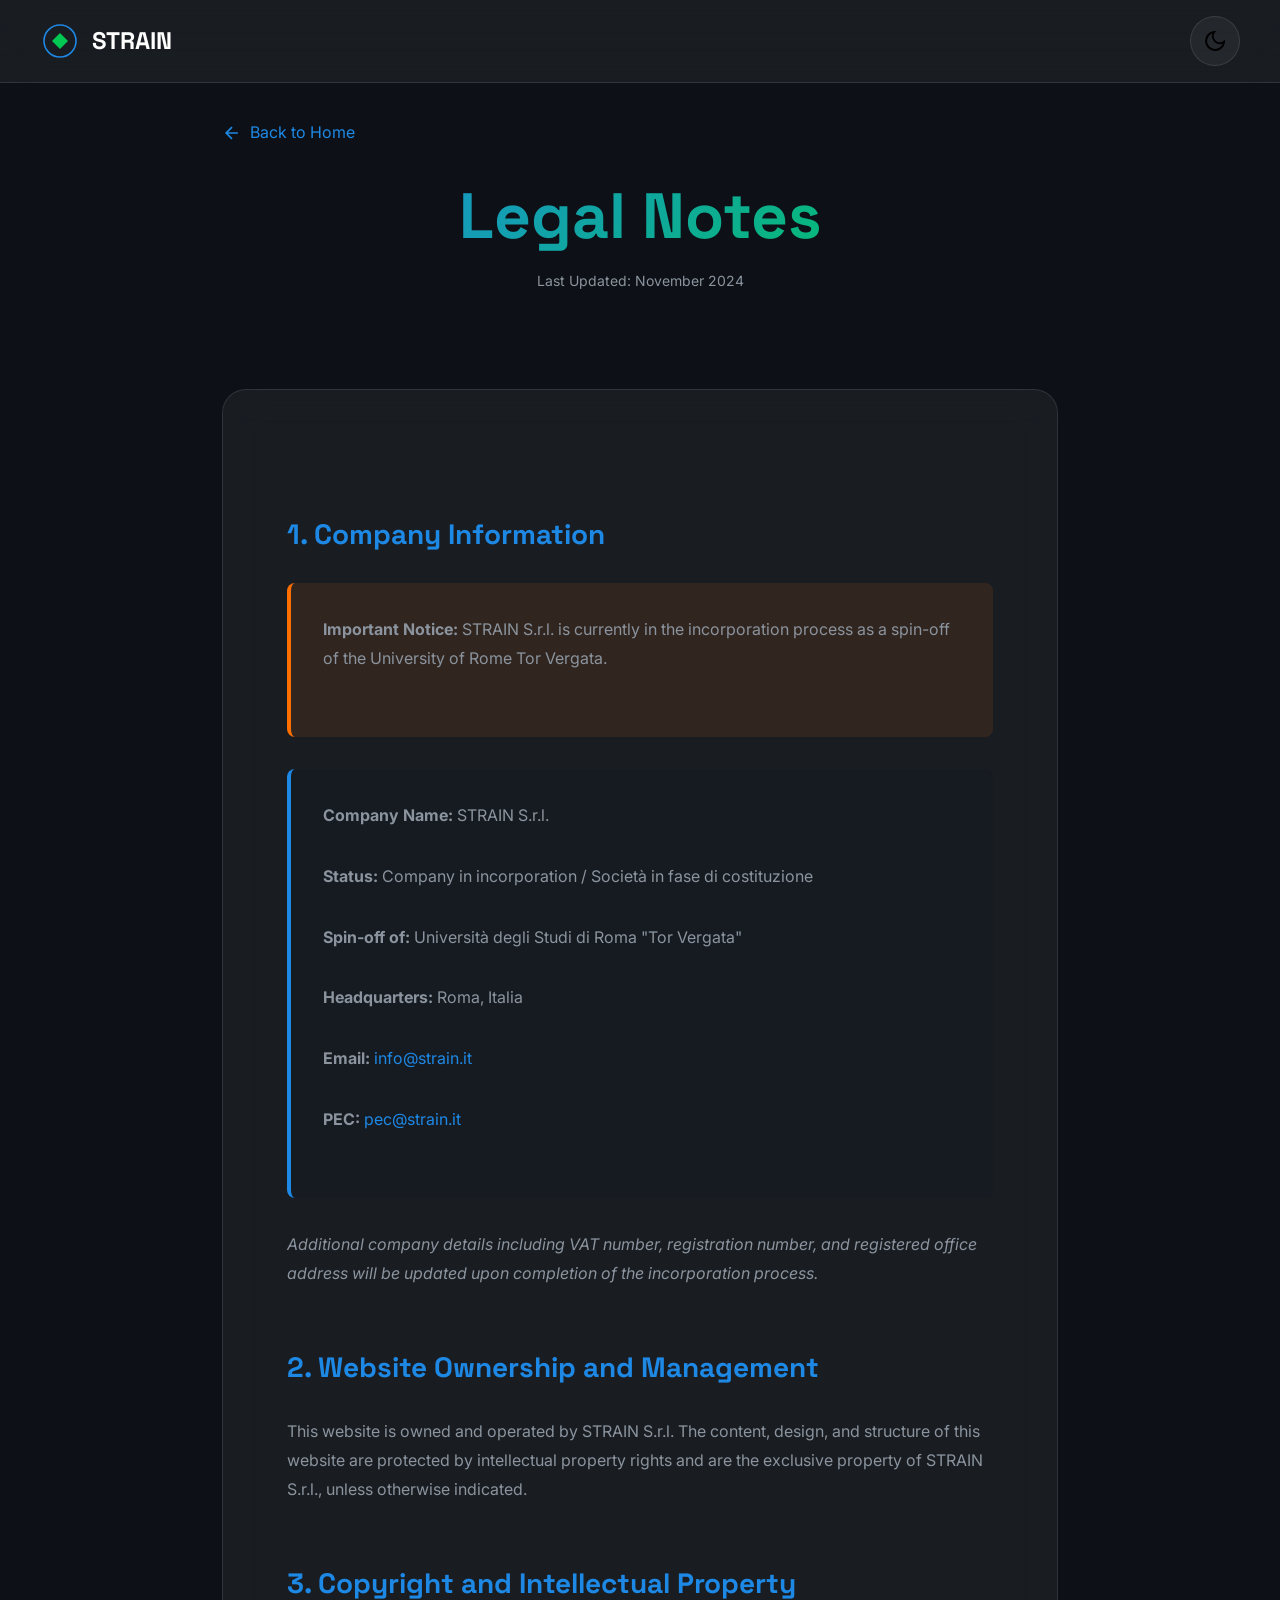
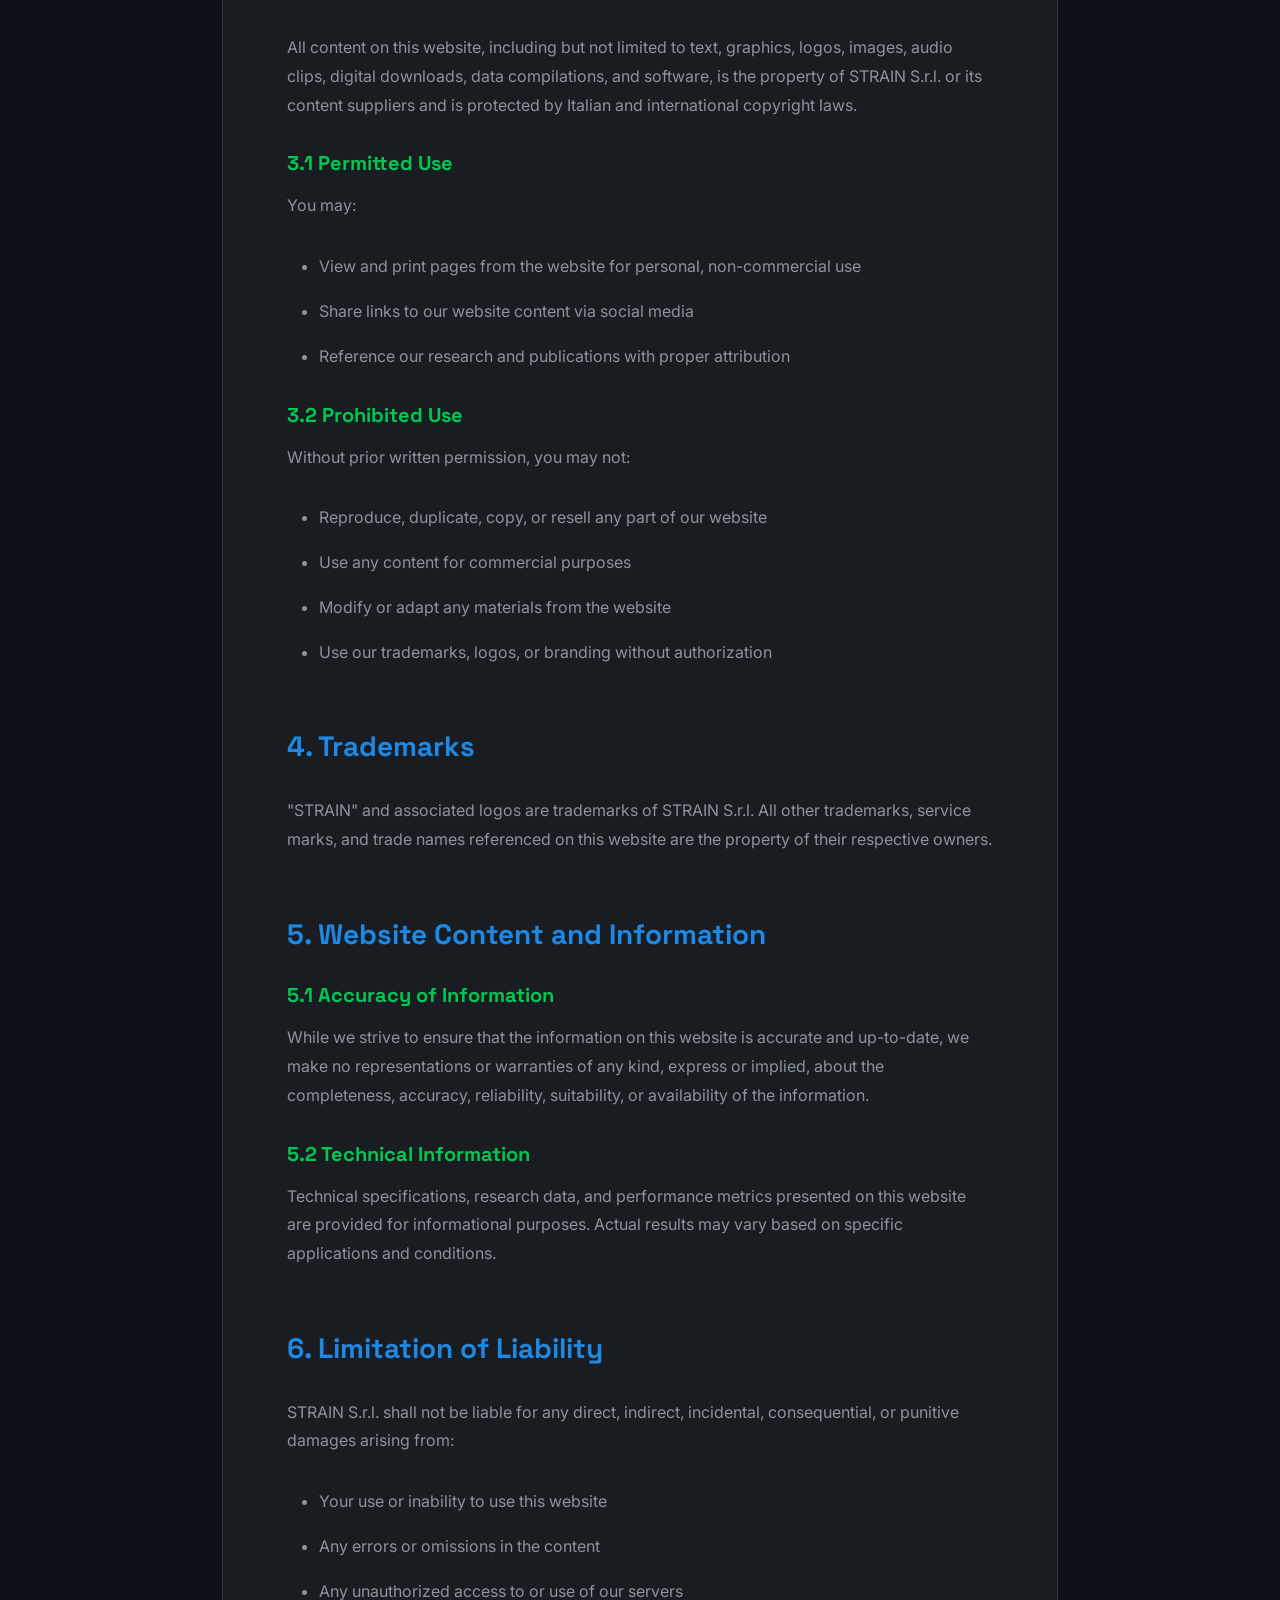
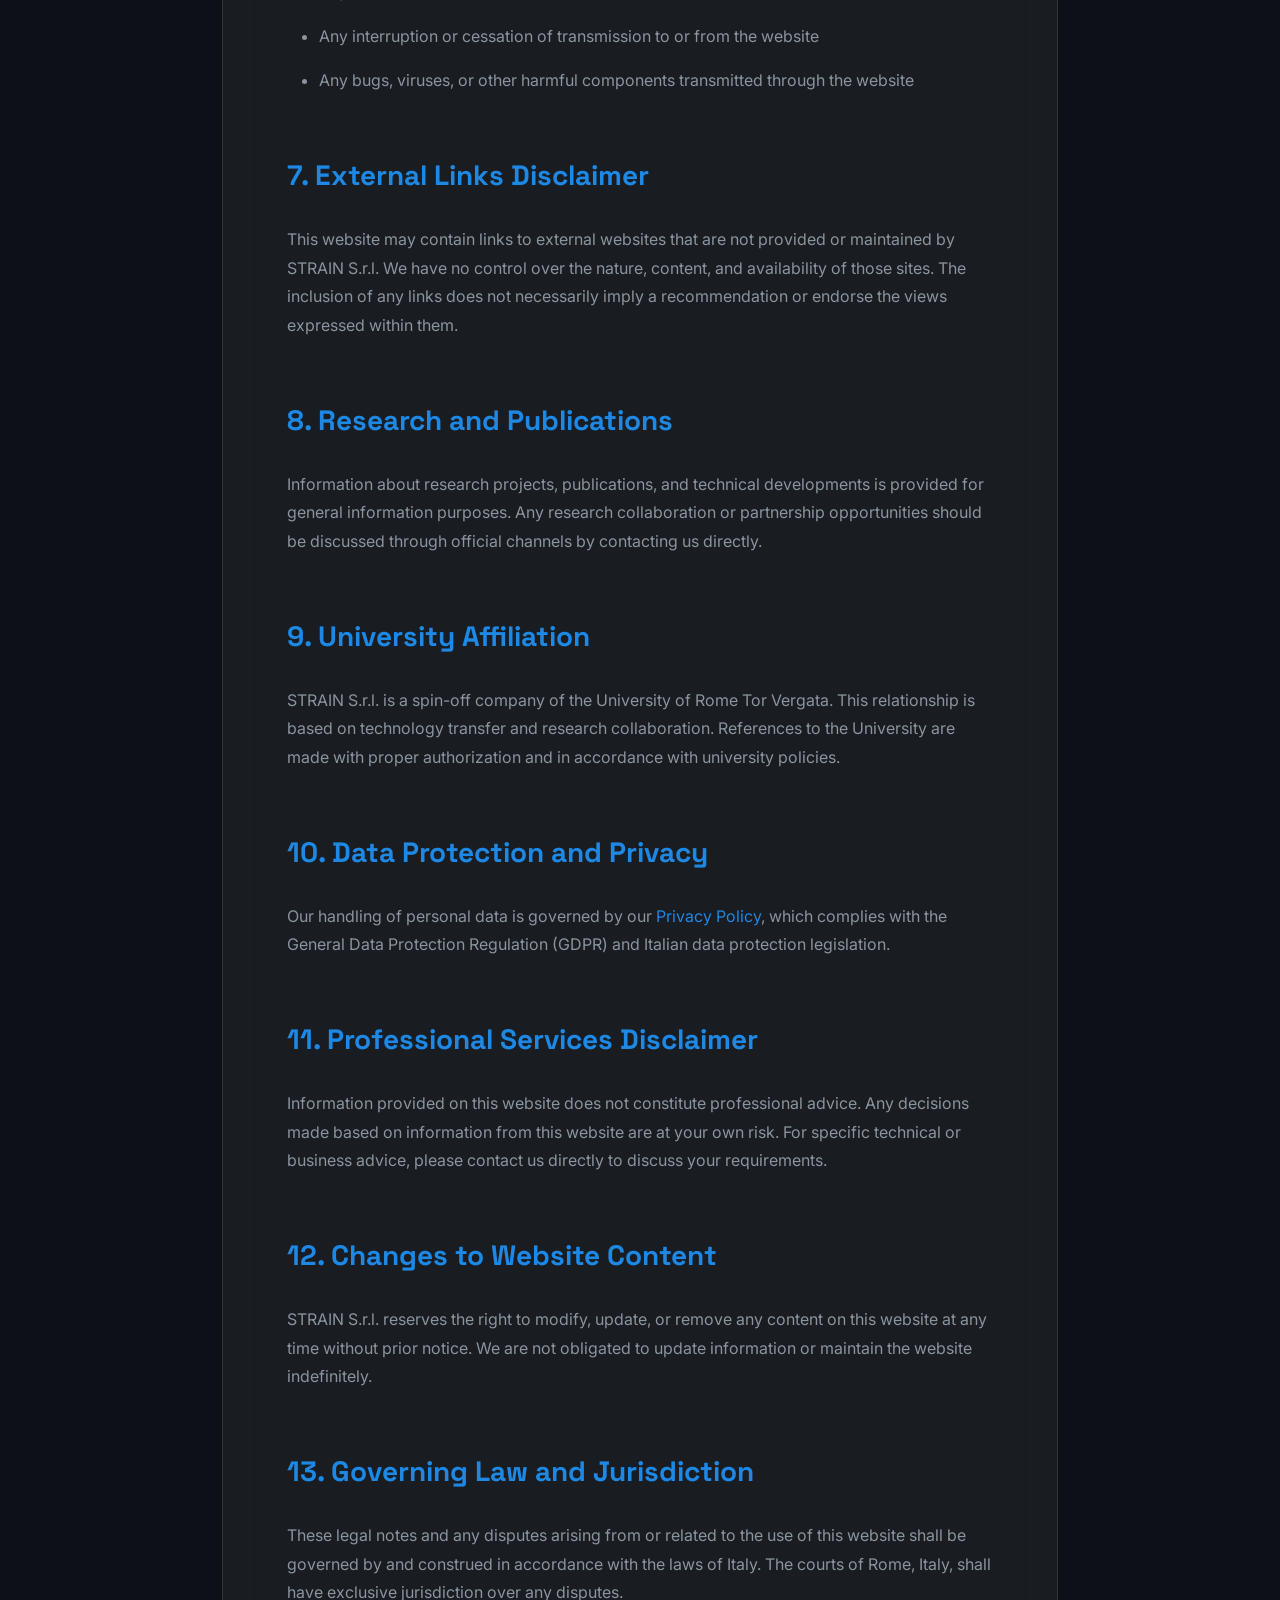
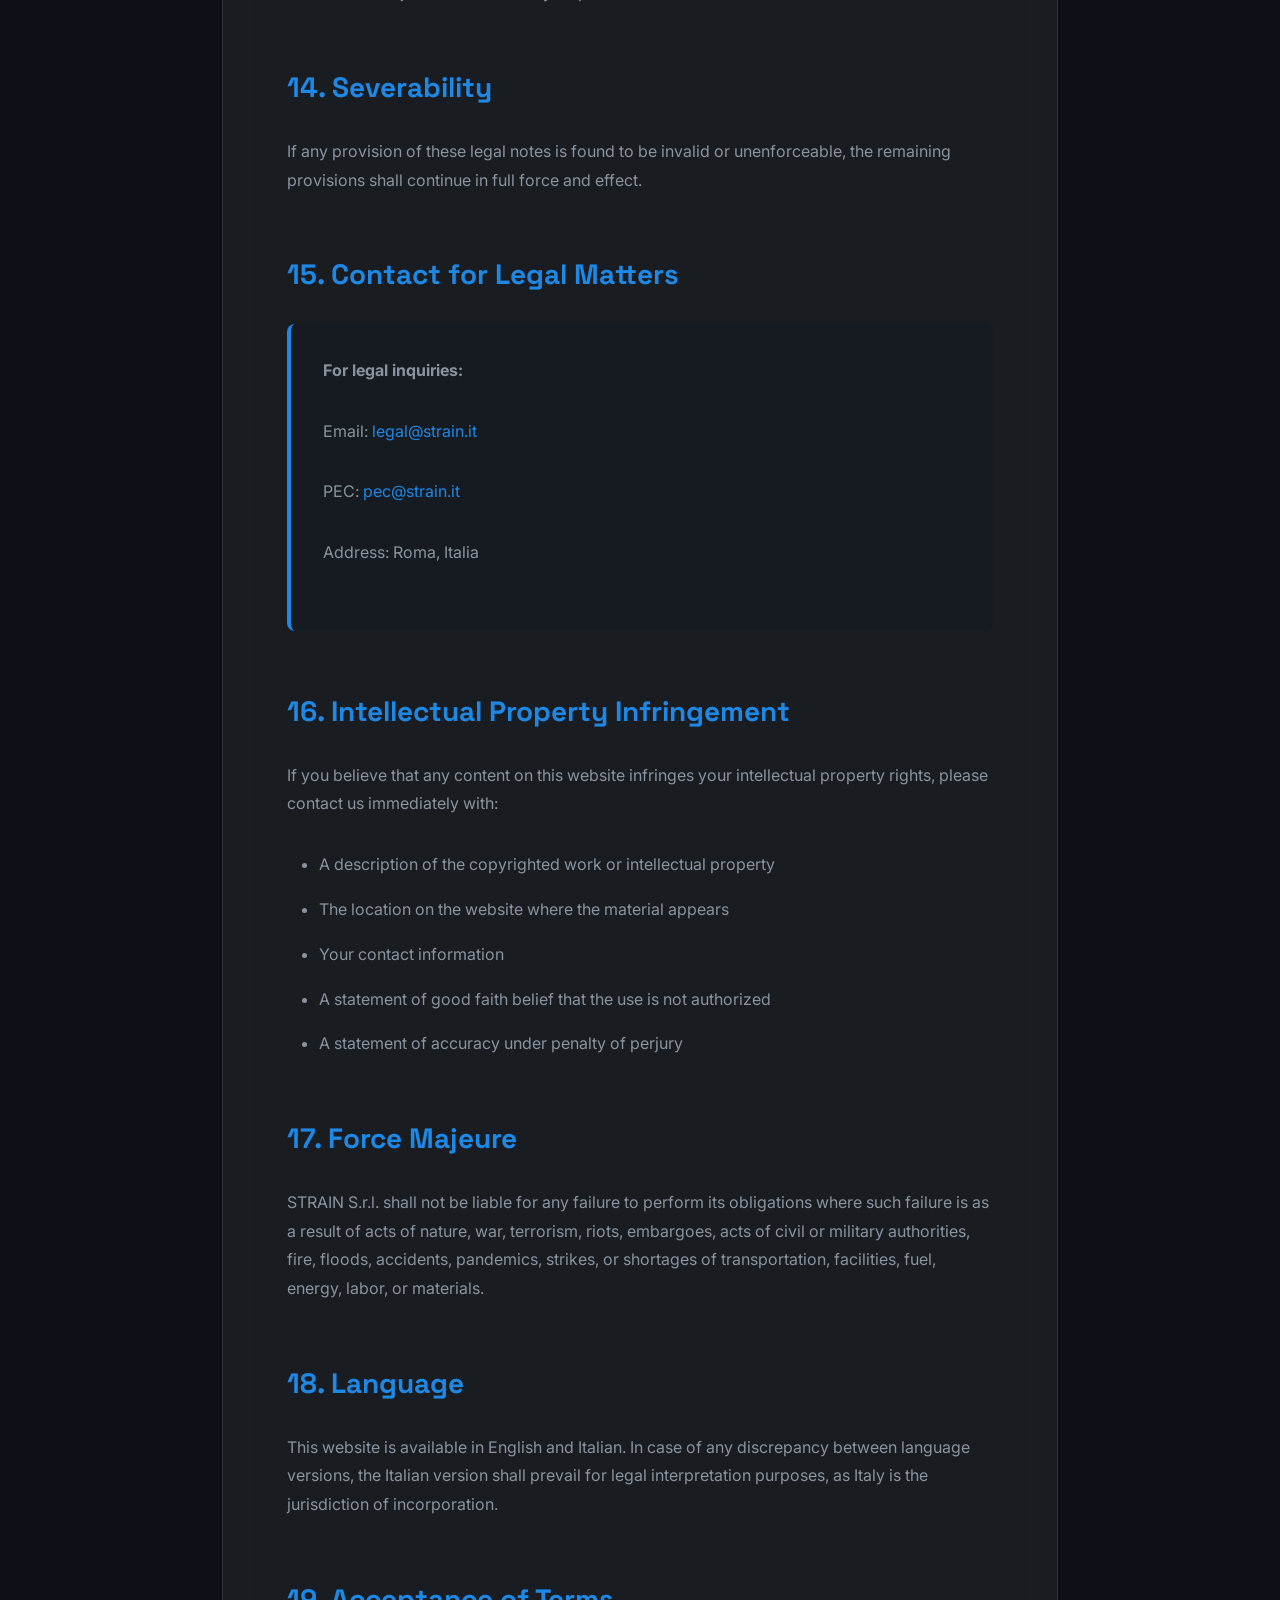
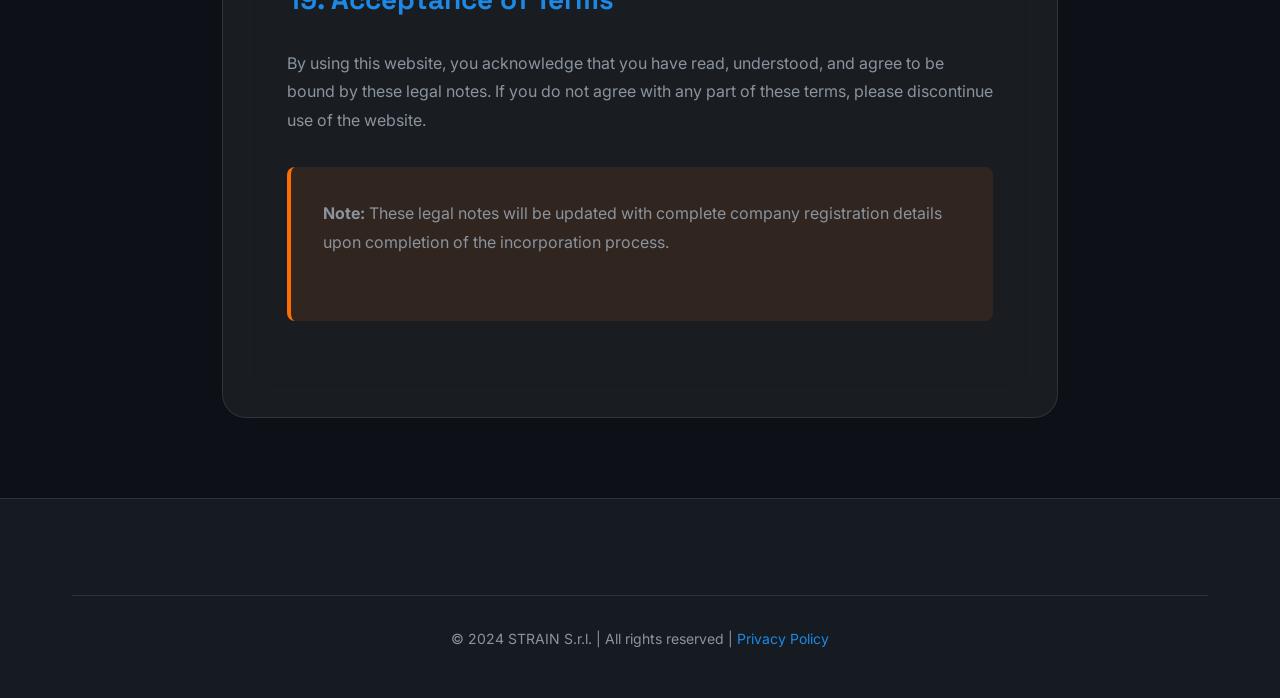
==== legal-notes.html @ aead4f09 "feat: Create premium aerospace website for STRAIN S.r.l. Complete professional website implementatio" ====
<!DOCTYPE html>
<html lang="en">
<head>
    <meta charset="UTF-8">
    <meta name="viewport" content="width=device-width, initial-scale=1.0">
    <title>Legal Notes | STRAIN S.r.l.</title>

    <!-- Fonts -->
    <link rel="preconnect" href="https://fonts.googleapis.com">
    <link rel="preconnect" href="https://fonts.gstatic.com" crossorigin>
    <link href="https://fonts.googleapis.com/css2?family=Space+Grotesk:wght@400;500;600;700&family=Inter:wght@300;400;500;600;700&display=swap" rel="stylesheet">

    <!-- Stylesheets -->
    <link rel="stylesheet" href="css/main.css">

    <style>
        .legal-page {
            min-height: 100vh;
            padding-top: 120px;
            padding-bottom: 80px;
        }

        .legal-container {
            max-width: 900px;
            margin: 0 auto;
            padding: 0 var(--spacing-md);
        }

        .legal-header {
            text-align: center;
            margin-bottom: var(--spacing-xl);
        }

        .legal-header h1 {
            background: var(--gradient-primary);
            -webkit-background-clip: text;
            -webkit-text-fill-color: transparent;
            background-clip: text;
            margin-bottom: var(--spacing-sm);
        }

        .legal-header .last-updated {
            color: var(--text-secondary);
            font-size: 0.875rem;
        }

        .legal-content {
            background: var(--glass-bg);
            backdrop-filter: blur(var(--glass-blur));
            border: 1px solid var(--glass-border);
            border-radius: var(--radius-lg);
            padding: var(--spacing-lg);
        }

        .legal-content h2 {
            color: var(--accent-blue);
            margin-top: var(--spacing-lg);
            margin-bottom: var(--spacing-md);
            font-size: 1.75rem;
        }

        .legal-content h3 {
            color: var(--primary-green);
            margin-top: var(--spacing-md);
            margin-bottom: var(--spacing-sm);
            font-size: 1.25rem;
        }

        .legal-content p {
            margin-bottom: var(--spacing-md);
            line-height: 1.8;
        }

        .legal-content ul, .legal-content ol {
            margin-left: var(--spacing-md);
            margin-bottom: var(--spacing-md);
        }

        .legal-content li {
            margin-bottom: var(--spacing-sm);
            color: var(--text-secondary);
            line-height: 1.8;
        }

        .company-info-box {
            background: var(--bg-secondary);
            border-left: 4px solid var(--accent-blue);
            padding: var(--spacing-md);
            margin: var(--spacing-md) 0;
            border-radius: var(--radius-sm);
        }

        .back-link {
            display: inline-flex;
            align-items: center;
            gap: 0.5rem;
            color: var(--accent-blue);
            margin-bottom: var(--spacing-md);
            transition: all var(--transition-fast);
        }

        .back-link:hover {
            gap: 1rem;
        }

        .warning-box {
            background: rgba(255, 111, 0, 0.1);
            border-left: 4px solid var(--accent-orange);
            padding: var(--spacing-md);
            margin: var(--spacing-md) 0;
            border-radius: var(--radius-sm);
        }
    </style>
</head>
<body data-theme="dark">
    <!-- Header Navigation -->
    <header class="header" id="header">
        <nav class="nav container">
            <a href="index.html" class="logo">
                <svg class="logo-icon" viewBox="0 0 50 50" xmlns="http://www.w3.org/2000/svg">
                    <circle cx="25" cy="25" r="20" class="logo-circle"/>
                    <path d="M15,25 L25,15 L35,25 L25,35 Z" class="logo-diamond"/>
                </svg>
                <span>STRAIN</span>
            </a>

            <div class="nav-controls">
                <!-- Theme Toggle -->
                <button class="theme-toggle" id="themeToggle" aria-label="Toggle Theme">
                    <svg class="sun-icon" viewBox="0 0 24 24" fill="none" stroke="currentColor" stroke-width="2">
                        <circle cx="12" cy="12" r="5"/>
                        <line x1="12" y1="1" x2="12" y2="3"/>
                        <line x1="12" y1="21" x2="12" y2="23"/>
                        <line x1="4.22" y1="4.22" x2="5.64" y2="5.64"/>
                        <line x1="18.36" y1="18.36" x2="19.78" y2="19.78"/>
                        <line x1="1" y1="12" x2="3" y2="12"/>
                        <line x1="21" y1="12" x2="23" y2="12"/>
                        <line x1="4.22" y1="19.78" x2="5.64" y2="18.36"/>
                        <line x1="18.36" y1="5.64" x2="19.78" y2="4.22"/>
                    </svg>
                    <svg class="moon-icon" viewBox="0 0 24 24" fill="none" stroke="currentColor" stroke-width="2">
                        <path d="M21 12.79A9 9 0 1 1 11.21 3 7 7 0 0 0 21 12.79z"/>
                    </svg>
                </button>
            </div>
        </nav>
    </header>

    <!-- Main Content -->
    <main class="legal-page">
        <div class="legal-container">
            <a href="index.html" class="back-link">
                <svg width="20" height="20" viewBox="0 0 24 24" fill="none" stroke="currentColor" stroke-width="2">
                    <path d="M19 12H5M12 19l-7-7 7-7"/>
                </svg>
                Back to Home
            </a>

            <div class="legal-header">
                <h1>Legal Notes</h1>
                <p class="last-updated">Last Updated: November 2024</p>
            </div>

            <div class="legal-content">
                <h2>1. Company Information</h2>

                <div class="warning-box">
                    <p><strong>Important Notice:</strong> STRAIN S.r.l. is currently in the incorporation process as a spin-off of the University of Rome Tor Vergata.</p>
                </div>

                <div class="company-info-box">
                    <p><strong>Company Name:</strong> STRAIN S.r.l.</p>
                    <p><strong>Status:</strong> Company in incorporation / Società in fase di costituzione</p>
                    <p><strong>Spin-off of:</strong> Università degli Studi di Roma "Tor Vergata"</p>
                    <p><strong>Headquarters:</strong> Roma, Italia</p>
                    <p><strong>Email:</strong> <a href="mailto:info@strain.it">info@strain.it</a></p>
                    <p><strong>PEC:</strong> <a href="mailto:pec@strain.it">pec@strain.it</a></p>
                </div>

                <p><em>Additional company details including VAT number, registration number, and registered office address will be updated upon completion of the incorporation process.</em></p>

                <h2>2. Website Ownership and Management</h2>
                <p>
                    This website is owned and operated by STRAIN S.r.l. The content, design, and structure of this website are protected by intellectual property rights and are the exclusive property of STRAIN S.r.l., unless otherwise indicated.
                </p>

                <h2>3. Copyright and Intellectual Property</h2>
                <p>
                    All content on this website, including but not limited to text, graphics, logos, images, audio clips, digital downloads, data compilations, and software, is the property of STRAIN S.r.l. or its content suppliers and is protected by Italian and international copyright laws.
                </p>

                <h3>3.1 Permitted Use</h3>
                <p>You may:</p>
                <ul>
                    <li>View and print pages from the website for personal, non-commercial use</li>
                    <li>Share links to our website content via social media</li>
                    <li>Reference our research and publications with proper attribution</li>
                </ul>

                <h3>3.2 Prohibited Use</h3>
                <p>Without prior written permission, you may not:</p>
                <ul>
                    <li>Reproduce, duplicate, copy, or resell any part of our website</li>
                    <li>Use any content for commercial purposes</li>
                    <li>Modify or adapt any materials from the website</li>
                    <li>Use our trademarks, logos, or branding without authorization</li>
                </ul>

                <h2>4. Trademarks</h2>
                <p>
                    "STRAIN" and associated logos are trademarks of STRAIN S.r.l. All other trademarks, service marks, and trade names referenced on this website are the property of their respective owners.
                </p>

                <h2>5. Website Content and Information</h2>

                <h3>5.1 Accuracy of Information</h3>
                <p>
                    While we strive to ensure that the information on this website is accurate and up-to-date, we make no representations or warranties of any kind, express or implied, about the completeness, accuracy, reliability, suitability, or availability of the information.
                </p>

                <h3>5.2 Technical Information</h3>
                <p>
                    Technical specifications, research data, and performance metrics presented on this website are provided for informational purposes. Actual results may vary based on specific applications and conditions.
                </p>

                <h2>6. Limitation of Liability</h2>
                <p>
                    STRAIN S.r.l. shall not be liable for any direct, indirect, incidental, consequential, or punitive damages arising from:
                </p>
                <ul>
                    <li>Your use or inability to use this website</li>
                    <li>Any errors or omissions in the content</li>
                    <li>Any unauthorized access to or use of our servers</li>
                    <li>Any interruption or cessation of transmission to or from the website</li>
                    <li>Any bugs, viruses, or other harmful components transmitted through the website</li>
                </ul>

                <h2>7. External Links Disclaimer</h2>
                <p>
                    This website may contain links to external websites that are not provided or maintained by STRAIN S.r.l. We have no control over the nature, content, and availability of those sites. The inclusion of any links does not necessarily imply a recommendation or endorse the views expressed within them.
                </p>

                <h2>8. Research and Publications</h2>
                <p>
                    Information about research projects, publications, and technical developments is provided for general information purposes. Any research collaboration or partnership opportunities should be discussed through official channels by contacting us directly.
                </p>

                <h2>9. University Affiliation</h2>
                <p>
                    STRAIN S.r.l. is a spin-off company of the University of Rome Tor Vergata. This relationship is based on technology transfer and research collaboration. References to the University are made with proper authorization and in accordance with university policies.
                </p>

                <h2>10. Data Protection and Privacy</h2>
                <p>
                    Our handling of personal data is governed by our <a href="privacy-policy.html">Privacy Policy</a>, which complies with the General Data Protection Regulation (GDPR) and Italian data protection legislation.
                </p>

                <h2>11. Professional Services Disclaimer</h2>
                <p>
                    Information provided on this website does not constitute professional advice. Any decisions made based on information from this website are at your own risk. For specific technical or business advice, please contact us directly to discuss your requirements.
                </p>

                <h2>12. Changes to Website Content</h2>
                <p>
                    STRAIN S.r.l. reserves the right to modify, update, or remove any content on this website at any time without prior notice. We are not obligated to update information or maintain the website indefinitely.
                </p>

                <h2>13. Governing Law and Jurisdiction</h2>
                <p>
                    These legal notes and any disputes arising from or related to the use of this website shall be governed by and construed in accordance with the laws of Italy. The courts of Rome, Italy, shall have exclusive jurisdiction over any disputes.
                </p>

                <h2>14. Severability</h2>
                <p>
                    If any provision of these legal notes is found to be invalid or unenforceable, the remaining provisions shall continue in full force and effect.
                </p>

                <h2>15. Contact for Legal Matters</h2>
                <div class="company-info-box">
                    <p><strong>For legal inquiries:</strong></p>
                    <p>Email: <a href="mailto:legal@strain.it">legal@strain.it</a></p>
                    <p>PEC: <a href="mailto:pec@strain.it">pec@strain.it</a></p>
                    <p>Address: Roma, Italia</p>
                </div>

                <h2>16. Intellectual Property Infringement</h2>
                <p>
                    If you believe that any content on this website infringes your intellectual property rights, please contact us immediately with:
                </p>
                <ul>
                    <li>A description of the copyrighted work or intellectual property</li>
                    <li>The location on the website where the material appears</li>
                    <li>Your contact information</li>
                    <li>A statement of good faith belief that the use is not authorized</li>
                    <li>A statement of accuracy under penalty of perjury</li>
                </ul>

                <h2>17. Force Majeure</h2>
                <p>
                    STRAIN S.r.l. shall not be liable for any failure to perform its obligations where such failure is as a result of acts of nature, war, terrorism, riots, embargoes, acts of civil or military authorities, fire, floods, accidents, pandemics, strikes, or shortages of transportation, facilities, fuel, energy, labor, or materials.
                </p>

                <h2>18. Language</h2>
                <p>
                    This website is available in English and Italian. In case of any discrepancy between language versions, the Italian version shall prevail for legal interpretation purposes, as Italy is the jurisdiction of incorporation.
                </p>

                <h2>19. Acceptance of Terms</h2>
                <p>
                    By using this website, you acknowledge that you have read, understood, and agree to be bound by these legal notes. If you do not agree with any part of these terms, please discontinue use of the website.
                </p>

                <div class="warning-box">
                    <p><strong>Note:</strong> These legal notes will be updated with complete company registration details upon completion of the incorporation process.</p>
                </div>
            </div>
        </div>
    </main>

    <!-- Footer -->
    <footer class="footer">
        <div class="container">
            <div class="footer-bottom">
                <p>&copy; 2024 STRAIN S.r.l. | All rights reserved | <a href="privacy-policy.html">Privacy Policy</a></p>
            </div>
        </div>
    </footer>

    <script src="js/main.js"></script>
</body>
</html>
---- css/main.css ----
/* ================================
   STRAIN S.r.l. - Main Stylesheet
   Advanced Materials for Aerospace & Sustainability
   ================================ */

/* ================================
   CSS CUSTOM PROPERTIES
   ================================ */
:root {
    /* Colors - Primary Palette */
    --primary-blue: #0A1F44;
    --accent-blue: #1E88E5;
    --primary-green: #00C853;
    --accent-orange: #FF6F00;
    --dark-bg: #0D1117;
    --light-bg: #F5F7FA;
    --text-dark: #1A1A1A;
    --text-light: #FFFFFF;

    /* Glassmorphism */
    --glass-bg: rgba(255, 255, 255, 0.05);
    --glass-border: rgba(255, 255, 255, 0.1);
    --glass-blur: 20px;

    /* Gradients */
    --gradient-primary: linear-gradient(135deg, #1E88E5 0%, #00C853 100%);
    --gradient-dark: linear-gradient(135deg, #0A1F44 0%, #1A237E 100%);
    --gradient-accent: linear-gradient(135deg, #FF6F00 0%, #1E88E5 100%);

    /* Typography */
    --font-heading: 'Space Grotesk', -apple-system, BlinkMacSystemFont, sans-serif;
    --font-body: 'Inter', -apple-system, BlinkMacSystemFont, sans-serif;
    --font-mono: 'JetBrains Mono', 'Courier New', monospace;

    /* Spacing */
    --spacing-xs: 0.5rem;
    --spacing-sm: 1rem;
    --spacing-md: 2rem;
    --spacing-lg: 4rem;
    --spacing-xl: 6rem;

    /* Border Radius */
    --radius-sm: 8px;
    --radius-md: 16px;
    --radius-lg: 24px;
    --radius-xl: 32px;

    /* Shadows */
    --shadow-sm: 0 2px 8px rgba(0, 0, 0, 0.1);
    --shadow-md: 0 4px 16px rgba(0, 0, 0, 0.15);
    --shadow-lg: 0 8px 32px rgba(0, 0, 0, 0.2);
    --shadow-glow: 0 0 20px rgba(30, 136, 229, 0.4);

    /* Transitions */
    --transition-fast: 0.2s ease;
    --transition-normal: 0.3s ease;
    --transition-slow: 0.5s ease;

    /* Z-index */
    --z-cursor: 10000;
    --z-header: 1000;
    --z-overlay: 900;
    --z-modal: 800;
}

/* Dark Theme (Default) */
[data-theme="dark"] {
    --bg-primary: var(--dark-bg);
    --bg-secondary: #161B22;
    --bg-tertiary: #21262D;
    --text-primary: var(--text-light);
    --text-secondary: #8B949E;
    --border-color: rgba(255, 255, 255, 0.1);
}

/* Light Theme */
[data-theme="light"] {
    --bg-primary: var(--light-bg);
    --bg-secondary: #FFFFFF;
    --bg-tertiary: #E5E7EB;
    --text-primary: var(--text-dark);
    --text-secondary: #6B7280;
    --border-color: rgba(0, 0, 0, 0.1);
    --glass-bg: rgba(255, 255, 255, 0.8);
    --glass-border: rgba(0, 0, 0, 0.1);
}

/* ================================
   RESET & BASE STYLES
   ================================ */
* {
    margin: 0;
    padding: 0;
    box-sizing: border-box;
}

html {
    scroll-behavior: smooth;
    overflow-x: hidden;
}

body {
    font-family: var(--font-body);
    background-color: var(--bg-primary);
    color: var(--text-primary);
    line-height: 1.6;
    overflow-x: hidden;
    transition: background-color var(--transition-slow), color var(--transition-slow);
}

/* ================================
   TYPOGRAPHY
   ================================ */
h1, h2, h3, h4, h5, h6 {
    font-family: var(--font-heading);
    font-weight: 700;
    line-height: 1.2;
    margin-bottom: var(--spacing-sm);
}

h1 { font-size: clamp(2.5rem, 5vw, 4rem); }
h2 { font-size: clamp(2rem, 4vw, 3rem); }
h3 { font-size: clamp(1.5rem, 3vw, 2rem); }
h4 { font-size: clamp(1.25rem, 2.5vw, 1.5rem); }

p {
    margin-bottom: var(--spacing-sm);
    color: var(--text-secondary);
}

a {
    color: var(--accent-blue);
    text-decoration: none;
    transition: color var(--transition-fast);
}

a:hover {
    color: var(--primary-green);
}

/* ================================
   UTILITY CLASSES
   ================================ */
.container {
    max-width: 1200px;
    margin: 0 auto;
    padding: 0 var(--spacing-md);
}

.container-fluid {
    max-width: 1400px;
    margin: 0 auto;
    padding: 0 var(--spacing-md);
}

.section {
    padding: var(--spacing-xl) 0;
    position: relative;
}

.section-title {
    text-align: center;
    margin-bottom: var(--spacing-lg);
    background: var(--gradient-primary);
    -webkit-background-clip: text;
    -webkit-text-fill-color: transparent;
    background-clip: text;
}

.gradient-text {
    background: var(--gradient-primary);
    -webkit-background-clip: text;
    -webkit-text-fill-color: transparent;
    background-clip: text;
}

/* ================================
   CUSTOM CURSOR
   ================================ */
.cursor,
.cursor-follower {
    position: fixed;
    border-radius: 50%;
    pointer-events: none;
    z-index: var(--z-cursor);
    transition: transform var(--transition-fast);
}

.cursor {
    width: 10px;
    height: 10px;
    background: var(--accent-blue);
    box-shadow: 0 0 20px var(--accent-blue);
}

.cursor-follower {
    width: 40px;
    height: 40px;
    border: 2px solid var(--accent-blue);
    opacity: 0.5;
}

@media (max-width: 768px) {
    .cursor,
    .cursor-follower {
        display: none;
    }
}

/* ================================
   HEADER & NAVIGATION
   ================================ */
.header {
    position: fixed;
    top: 0;
    left: 0;
    width: 100%;
    z-index: var(--z-header);
    background: var(--glass-bg);
    backdrop-filter: blur(var(--glass-blur));
    -webkit-backdrop-filter: blur(var(--glass-blur));
    border-bottom: 1px solid var(--glass-border);
    transition: all var(--transition-normal);
}

.header.scrolled {
    padding: 0.5rem 0;
    box-shadow: var(--shadow-md);
}

.nav {
    display: flex;
    align-items: center;
    justify-content: space-between;
    padding: 1rem 0;
}

.logo {
    display: flex;
    align-items: center;
    gap: 0.75rem;
    font-family: var(--font-heading);
    font-size: 1.5rem;
    font-weight: 700;
    color: var(--text-primary);
    transition: transform var(--transition-fast);
}

.logo:hover {
    transform: scale(1.05);
}

.logo-icon {
    width: 40px;
    height: 40px;
}

.logo-circle {
    fill: none;
    stroke: var(--accent-blue);
    stroke-width: 2;
    transition: stroke var(--transition-normal);
}

.logo-diamond {
    fill: var(--primary-green);
    transition: fill var(--transition-normal);
}

.logo:hover .logo-circle {
    stroke: var(--primary-green);
}

.logo:hover .logo-diamond {
    fill: var(--accent-blue);
}

.nav-menu {
    display: flex;
    list-style: none;
    gap: 2rem;
}

.nav-link {
    position: relative;
    color: var(--text-primary);
    font-weight: 500;
    padding: 0.5rem 0;
    transition: color var(--transition-fast);
}

.nav-link::after {
    content: '';
    position: absolute;
    bottom: 0;
    left: 0;
    width: 0;
    height: 2px;
    background: var(--gradient-primary);
    transition: width var(--transition-normal);
}

.nav-link:hover::after,
.nav-link.active::after {
    width: 100%;
}

.nav-controls {
    display: flex;
    align-items: center;
    gap: 1rem;
}

/* Language Switcher */
.lang-switch {
    display: flex;
    align-items: center;
    gap: 0.5rem;
    background: transparent;
    border: none;
    color: var(--text-secondary);
    cursor: pointer;
    font-family: var(--font-body);
    font-size: 0.9rem;
    transition: color var(--transition-fast);
}

.lang-option {
    transition: all var(--transition-fast);
}

.lang-option.active {
    color: var(--accent-blue);
    font-weight: 600;
}

.lang-divider {
    opacity: 0.5;
}

/* Theme Toggle */
.theme-toggle {
    position: relative;
    width: 50px;
    height: 50px;
    background: var(--glass-bg);
    border: 1px solid var(--glass-border);
    border-radius: 50%;
    cursor: pointer;
    display: flex;
    align-items: center;
    justify-content: center;
    transition: all var(--transition-normal);
}

.theme-toggle:hover {
    background: var(--accent-blue);
    box-shadow: var(--shadow-glow);
    transform: scale(1.1);
}

.sun-icon,
.moon-icon {
    width: 24px;
    height: 24px;
    position: absolute;
    transition: all var(--transition-normal);
}

[data-theme="dark"] .sun-icon {
    opacity: 0;
    transform: rotate(180deg);
}

[data-theme="dark"] .moon-icon {
    opacity: 1;
    transform: rotate(0deg);
}

[data-theme="light"] .sun-icon {
    opacity: 1;
    transform: rotate(0deg);
}

[data-theme="light"] .moon-icon {
    opacity: 0;
    transform: rotate(-180deg);
}

/* Mobile Toggle */
.mobile-toggle {
    display: none;
    width: 40px;
    height: 40px;
    background: transparent;
    border: none;
    cursor: pointer;
    position: relative;
}

.hamburger {
    position: relative;
    display: block;
    width: 24px;
    height: 2px;
    background: var(--text-primary);
    transition: all var(--transition-normal);
}

.hamburger::before,
.hamburger::after {
    content: '';
    position: absolute;
    width: 24px;
    height: 2px;
    background: var(--text-primary);
    transition: all var(--transition-normal);
}

.hamburger::before {
    top: -8px;
}

.hamburger::after {
    bottom: -8px;
}

.mobile-toggle.active .hamburger {
    background: transparent;
}

.mobile-toggle.active .hamburger::before {
    top: 0;
    transform: rotate(45deg);
}

.mobile-toggle.active .hamburger::after {
    bottom: 0;
    transform: rotate(-45deg);
}

/* ================================
   HERO SECTION
   ================================ */
.hero {
    min-height: 100vh;
    display: flex;
    align-items: center;
    justify-content: center;
    position: relative;
    overflow: hidden;
}

.three-bg {
    position: absolute;
    top: 0;
    left: 0;
    width: 100%;
    height: 100%;
    z-index: 0;
}

.hero-overlay {
    position: absolute;
    top: 0;
    left: 0;
    width: 100%;
    height: 100%;
    background: radial-gradient(ellipse at center, transparent 0%, var(--bg-primary) 100%);
    z-index: 1;
}

.hero-content {
    position: relative;
    z-index: 2;
    text-align: center;
    max-width: 900px;
}

.hero-title {
    margin-bottom: var(--spacing-md);
    opacity: 0;
    animation: fadeInUp 1s ease forwards;
}

.hero-title-line {
    display: block;
}

.hero-subtitle {
    font-size: clamp(1rem, 2vw, 1.25rem);
    margin-bottom: var(--spacing-lg);
    color: var(--text-secondary);
    opacity: 0;
    animation: fadeInUp 1s ease 0.3s forwards;
}

.hero-cta {
    display: flex;
    gap: var(--spacing-md);
    justify-content: center;
    flex-wrap: wrap;
    opacity: 0;
    animation: fadeInUp 1s ease 0.6s forwards;
}

/* Scroll Indicator */
.scroll-indicator {
    position: absolute;
    bottom: var(--spacing-lg);
    left: 50%;
    transform: translateX(-50%);
    display: flex;
    flex-direction: column;
    align-items: center;
    gap: var(--spacing-xs);
    opacity: 0;
    animation: fadeInUp 1s ease 0.9s forwards;
}

.mouse {
    width: 26px;
    height: 40px;
    border: 2px solid var(--text-secondary);
    border-radius: 20px;
    position: relative;
}

.wheel {
    width: 4px;
    height: 8px;
    background: var(--accent-blue);
    border-radius: 2px;
    position: absolute;
    top: 8px;
    left: 50%;
    transform: translateX(-50%);
    animation: scrollWheel 2s ease infinite;
}

@keyframes scrollWheel {
    0% { top: 8px; opacity: 1; }
    100% { top: 24px; opacity: 0; }
}

.scroll-indicator span {
    font-size: 0.75rem;
    color: var(--text-secondary);
    text-transform: uppercase;
    letter-spacing: 2px;
}

/* ================================
   BUTTONS
   ================================ */
.btn {
    display: inline-flex;
    align-items: center;
    gap: 0.5rem;
    padding: 1rem 2rem;
    border: none;
    border-radius: var(--radius-lg);
    font-family: var(--font-body);
    font-size: 1rem;
    font-weight: 600;
    cursor: pointer;
    transition: all var(--transition-normal);
    position: relative;
    overflow: hidden;
}

.btn svg {
    width: 20px;
    height: 20px;
    transition: transform var(--transition-fast);
}

.btn:hover svg {
    transform: translateX(5px);
}

.btn-primary {
    background: var(--gradient-primary);
    color: white;
    box-shadow: var(--shadow-md);
}

.btn-primary:hover {
    box-shadow: var(--shadow-glow);
    transform: translateY(-2px);
}

.btn-secondary {
    background: transparent;
    color: var(--text-primary);
    border: 2px solid var(--accent-blue);
}

.btn-secondary:hover {
    background: var(--accent-blue);
    color: white;
    transform: translateY(-2px);
}

/* ================================
   MISSION SECTION - BENTO GRID
   ================================ */
.bento-grid {
    display: grid;
    grid-template-columns: repeat(auto-fit, minmax(300px, 1fr));
    gap: var(--spacing-md);
}

.bento-card {
    background: var(--glass-bg);
    backdrop-filter: blur(var(--glass-blur));
    -webkit-backdrop-filter: blur(var(--glass-blur));
    border: 1px solid var(--glass-border);
    border-radius: var(--radius-lg);
    padding: var(--spacing-lg);
    transition: all var(--transition-normal);
    position: relative;
    overflow: hidden;
}

.bento-card::before {
    content: '';
    position: absolute;
    top: 0;
    left: 0;
    width: 100%;
    height: 100%;
    background: var(--gradient-primary);
    opacity: 0;
    transition: opacity var(--transition-normal);
    z-index: -1;
}

.bento-card:hover {
    transform: translateY(-10px);
    box-shadow: var(--shadow-glow);
}

.bento-card:hover::before {
    opacity: 0.1;
}

.card-large {
    grid-column: span 2;
}

.card-icon {
    width: 80px;
    height: 80px;
    margin-bottom: var(--spacing-md);
    display: flex;
    align-items: center;
    justify-content: center;
}

.card-icon svg {
    width: 100%;
    height: 100%;
    transition: transform var(--transition-normal);
}

.bento-card:hover .card-icon svg {
    transform: scale(1.1) rotate(5deg);
}

.bento-card h3 {
    color: var(--text-primary);
    margin-bottom: var(--spacing-sm);
}

/* Stats */
.stats {
    display: flex;
    gap: var(--spacing-lg);
    margin-top: var(--spacing-md);
}

.stat-item {
    display: flex;
    flex-direction: column;
}

.stat-number {
    font-size: 2.5rem;
    font-weight: 700;
    font-family: var(--font-heading);
    background: var(--gradient-primary);
    -webkit-background-clip: text;
    -webkit-text-fill-color: transparent;
    background-clip: text;
}

.stat-label {
    font-size: 0.875rem;
    color: var(--text-secondary);
    text-transform: uppercase;
    letter-spacing: 1px;
}

/* Progress Bar */
.progress-bar {
    margin-top: var(--spacing-md);
}

.progress-label {
    display: flex;
    justify-content: space-between;
    margin-bottom: var(--spacing-xs);
    font-size: 0.875rem;
    color: var(--text-secondary);
}

.progress-value {
    font-weight: 700;
    color: var(--primary-green);
}

.progress-track {
    height: 8px;
    background: var(--bg-tertiary);
    border-radius: 4px;
    overflow: hidden;
}

.progress-fill {
    height: 100%;
    width: var(--progress);
    background: var(--gradient-primary);
    border-radius: 4px;
    transition: width 1s ease;
}

/* ================================
   TECHNOLOGIES SECTION
   ================================ */
.tech-row {
    display: grid;
    grid-template-columns: 1fr 1fr;
    gap: var(--spacing-lg);
    align-items: center;
    margin-bottom: var(--spacing-xl);
}

.tech-row-reverse {
    direction: rtl;
}

.tech-row-reverse > * {
    direction: ltr;
}

.tech-visual {
    position: relative;
}

.tech-placeholder {
    width: 100%;
    aspect-ratio: 1;
    background: var(--glass-bg);
    backdrop-filter: blur(var(--glass-blur));
    border: 1px solid var(--glass-border);
    border-radius: var(--radius-lg);
    display: flex;
    align-items: center;
    justify-content: center;
    overflow: hidden;
    transition: all var(--transition-normal);
}

.tech-placeholder:hover {
    box-shadow: var(--shadow-glow);
    transform: scale(1.05);
}

.tech-illustration {
    width: 100%;
    height: 100%;
}

.tech-content {
    padding: var(--spacing-md);
}

.tech-label {
    display: inline-block;
    font-size: 0.875rem;
    font-family: var(--font-mono);
    color: var(--accent-orange);
    margin-bottom: var(--spacing-sm);
}

.tech-title {
    margin-bottom: var(--spacing-xs);
}

.tech-subtitle {
    color: var(--accent-blue);
    margin-bottom: var(--spacing-md);
    font-weight: 500;
}

.tech-description {
    margin-bottom: var(--spacing-md);
}

.tech-features {
    list-style: none;
    margin-bottom: var(--spacing-md);
}

.tech-features li {
    display: flex;
    align-items: center;
    gap: var(--spacing-sm);
    margin-bottom: var(--spacing-sm);
    color: var(--text-secondary);
}

.tech-features svg {
    width: 20px;
    height: 20px;
    color: var(--primary-green);
    flex-shrink: 0;
}

.tech-specs {
    display: grid;
    grid-template-columns: repeat(auto-fit, minmax(150px, 1fr));
    gap: var(--spacing-md);
    margin-top: var(--spacing-md);
    padding-top: var(--spacing-md);
    border-top: 1px solid var(--border-color);
}

.spec-item {
    display: flex;
    flex-direction: column;
}

.spec-value {
    font-size: 1.25rem;
    font-weight: 700;
    font-family: var(--font-mono);
    color: var(--accent-blue);
}

.spec-label {
    font-size: 0.75rem;
    color: var(--text-secondary);
    text-transform: uppercase;
    letter-spacing: 1px;
}

/* ================================
   SERVICES SECTION
   ================================ */
.services-grid {
    display: grid;
    grid-template-columns: repeat(auto-fit, minmax(280px, 1fr));
    gap: var(--spacing-md);
}

.service-card {
    position: relative;
    background: var(--glass-bg);
    backdrop-filter: blur(var(--glass-blur));
    border: 1px solid var(--glass-border);
    border-radius: var(--radius-lg);
    padding: var(--spacing-lg);
    transition: all var(--transition-normal);
    transform-style: preserve-3d;
    perspective: 1000px;
}

.service-card:hover {
    transform: translateY(-10px) rotateX(5deg);
    box-shadow: var(--shadow-glow);
}

.service-icon {
    width: 60px;
    height: 60px;
    margin-bottom: var(--spacing-md);
    color: var(--accent-blue);
}

.service-card h3 {
    color: var(--text-primary);
    margin-bottom: var(--spacing-sm);
}

.service-back {
    margin-top: var(--spacing-md);
    padding-top: var(--spacing-md);
    border-top: 1px solid var(--border-color);
    opacity: 0;
    max-height: 0;
    overflow: hidden;
    transition: all var(--transition-normal);
}

.service-card:hover .service-back {
    opacity: 1;
    max-height: 500px;
}

.service-back h4 {
    font-size: 1rem;
    color: var(--accent-orange);
    margin-bottom: var(--spacing-sm);
}

.service-back ul {
    list-style: none;
}

.service-back li {
    padding: var(--spacing-xs) 0;
    color: var(--text-secondary);
    font-size: 0.875rem;
}

.service-back li::before {
    content: '→ ';
    color: var(--primary-green);
    margin-right: var(--spacing-xs);
}

/* ================================
   TEAM SECTION
   ================================ */
.team-carousel {
    overflow-x: auto;
    overflow-y: hidden;
    scroll-snap-type: x mandatory;
    -webkit-overflow-scrolling: touch;
    scrollbar-width: thin;
    scrollbar-color: var(--accent-blue) var(--bg-tertiary);
}

.team-carousel::-webkit-scrollbar {
    height: 8px;
}

.team-carousel::-webkit-scrollbar-track {
    background: var(--bg-tertiary);
    border-radius: 4px;
}

.team-carousel::-webkit-scrollbar-thumb {
    background: var(--accent-blue);
    border-radius: 4px;
}

.team-track {
    display: flex;
    gap: var(--spacing-md);
    padding: var(--spacing-md) 0;
}

.team-card {
    flex: 0 0 300px;
    scroll-snap-align: start;
    background: var(--glass-bg);
    backdrop-filter: blur(var(--glass-blur));
    border: 1px solid var(--glass-border);
    border-radius: var(--radius-lg);
    padding: var(--spacing-lg);
    text-align: center;
    transition: all var(--transition-normal);
}

.team-card:hover {
    transform: translateY(-10px) rotateY(5deg);
    box-shadow: var(--shadow-glow);
}

.team-avatar {
    width: 150px;
    height: 150px;
    margin: 0 auto var(--spacing-md);
    border-radius: 50%;
    overflow: hidden;
    border: 3px solid var(--accent-blue);
    transition: all var(--transition-normal);
}

.team-card:hover .team-avatar {
    border-color: var(--primary-green);
    transform: scale(1.05);
}

.avatar-placeholder {
    width: 100%;
    height: 100%;
}

.team-card h3 {
    color: var(--text-primary);
    margin-bottom: var(--spacing-xs);
}

.team-card h4 {
    color: var(--accent-blue);
    font-size: 1rem;
    font-weight: 500;
    margin-bottom: var(--spacing-md);
}

.team-card p {
    font-size: 0.875rem;
    line-height: 1.5;
    margin-bottom: var(--spacing-md);
}

.linkedin-link {
    display: inline-flex;
    align-items: center;
    justify-content: center;
    width: 40px;
    height: 40px;
    background: var(--accent-blue);
    border-radius: 50%;
    transition: all var(--transition-normal);
}

.linkedin-link:hover {
    background: var(--primary-green);
    transform: scale(1.1);
}

.linkedin-link svg {
    width: 20px;
    height: 20px;
    color: white;
}

/* ================================
   CONTACT SECTION
   ================================ */
.contact-wrapper {
    display: grid;
    grid-template-columns: 1fr 1fr;
    gap: var(--spacing-lg);
}

.contact-form-container {
    background: var(--glass-bg);
    backdrop-filter: blur(var(--glass-blur));
    border: 1px solid var(--glass-border);
    border-radius: var(--radius-lg);
    padding: var(--spacing-lg);
}

.contact-form {
    display: flex;
    flex-direction: column;
    gap: var(--spacing-md);
}

.form-group {
    position: relative;
}

.form-group input,
.form-group textarea {
    width: 100%;
    padding: 1rem;
    background: transparent;
    border: none;
    border-bottom: 2px solid var(--border-color);
    color: var(--text-primary);
    font-family: var(--font-body);
    font-size: 1rem;
    transition: all var(--transition-normal);
}

.form-group input:focus,
.form-group textarea:focus {
    outline: none;
    border-color: var(--accent-blue);
}

.form-group label {
    position: absolute;
    top: 1rem;
    left: 0;
    color: var(--text-secondary);
    font-size: 1rem;
    pointer-events: none;
    transition: all var(--transition-normal);
}

.form-group input:focus + label,
.form-group input:not(:placeholder-shown) + label,
.form-group textarea:focus + label,
.form-group textarea:not(:placeholder-shown) + label {
    top: -1rem;
    font-size: 0.875rem;
    color: var(--accent-blue);
}

.form-bar {
    position: absolute;
    bottom: 0;
    left: 0;
    width: 0;
    height: 2px;
    background: var(--gradient-primary);
    transition: width var(--transition-normal);
}

.form-group input:focus ~ .form-bar,
.form-group textarea:focus ~ .form-bar {
    width: 100%;
}

.form-checkbox {
    display: flex;
    align-items: center;
    gap: var(--spacing-sm);
}

.form-checkbox input {
    width: 20px;
    height: 20px;
    cursor: pointer;
}

.form-checkbox label {
    font-size: 0.875rem;
    color: var(--text-secondary);
}

.form-checkbox a {
    color: var(--accent-blue);
    text-decoration: underline;
}

.btn-submit {
    position: relative;
    width: 100%;
    justify-content: center;
}

.btn-loading {
    position: absolute;
    display: none;
}

.btn-submit.loading .btn-text {
    opacity: 0;
}

.btn-submit.loading .btn-loading {
    display: block;
}

.spinner {
    animation: spin 1s linear infinite;
}

@keyframes spin {
    to { transform: rotate(360deg); }
}

/* Contact Info */
.contact-info {
    display: flex;
    flex-direction: column;
    gap: var(--spacing-md);
}

.info-card {
    background: var(--glass-bg);
    backdrop-filter: blur(var(--glass-blur));
    border: 1px solid var(--glass-border);
    border-radius: var(--radius-lg);
    padding: var(--spacing-lg);
    transition: all var(--transition-normal);
}

.info-card:hover {
    transform: translateX(10px);
    box-shadow: var(--shadow-glow);
}

.info-icon {
    width: 50px;
    height: 50px;
    margin-bottom: var(--spacing-md);
    color: var(--accent-blue);
}

.info-card h3 {
    color: var(--text-primary);
    margin-bottom: var(--spacing-sm);
}

.info-card p {
    margin-bottom: var(--spacing-xs);
}

.info-detail {
    font-size: 0.875rem;
    color: var(--text-secondary);
}

.info-status {
    font-style: italic;
    color: var(--accent-orange);
}

/* ================================
   FOOTER
   ================================ */
.footer {
    background: var(--bg-secondary);
    border-top: 1px solid var(--border-color);
    padding: var(--spacing-xl) 0 var(--spacing-md);
}

.footer-content {
    display: grid;
    grid-template-columns: repeat(auto-fit, minmax(250px, 1fr));
    gap: var(--spacing-lg);
    margin-bottom: var(--spacing-lg);
}

.footer-col h4 {
    color: var(--text-primary);
    margin-bottom: var(--spacing-md);
}

.footer-logo {
    display: flex;
    align-items: center;
    gap: var(--spacing-sm);
    font-family: var(--font-heading);
    font-size: 1.25rem;
    font-weight: 700;
    color: var(--text-primary);
    margin-bottom: var(--spacing-md);
}

.footer-tagline {
    font-size: 0.875rem;
    margin-bottom: var(--spacing-md);
}

.social-links {
    display: flex;
    gap: var(--spacing-sm);
}

.social-links a {
    width: 40px;
    height: 40px;
    display: flex;
    align-items: center;
    justify-content: center;
    background: var(--glass-bg);
    border: 1px solid var(--glass-border);
    border-radius: 50%;
    transition: all var(--transition-normal);
}

.social-links a:hover {
    background: var(--accent-blue);
    transform: translateY(-5px);
}

.social-links svg {
    width: 20px;
    height: 20px;
}

.footer-links {
    list-style: none;
}

.footer-links li {
    margin-bottom: var(--spacing-sm);
}

.footer-links a {
    color: var(--text-secondary);
    position: relative;
    transition: color var(--transition-fast);
}

.footer-links a:hover {
    color: var(--accent-blue);
}

.footer-links a::before {
    content: '';
    position: absolute;
    bottom: -2px;
    left: 0;
    width: 0;
    height: 1px;
    background: var(--accent-blue);
    transition: width var(--transition-normal);
}

.footer-links a:hover::before {
    width: 100%;
}

.company-status {
    font-size: 0.875rem;
    color: var(--accent-orange);
    font-style: italic;
}

.footer-bottom {
    text-align: center;
    padding-top: var(--spacing-md);
    border-top: 1px solid var(--border-color);
}

.footer-bottom p {
    font-size: 0.875rem;
    color: var(--text-secondary);
}

/* ================================
   ANIMATIONS
   ================================ */
@keyframes fadeInUp {
    from {
        opacity: 0;
        transform: translateY(30px);
    }
    to {
        opacity: 1;
        transform: translateY(0);
    }
}

/* ================================
   RESPONSIVE DESIGN
   ================================ */
@media (max-width: 1024px) {
    .tech-row {
        grid-template-columns: 1fr;
    }

    .tech-row-reverse {
        direction: ltr;
    }

    .contact-wrapper {
        grid-template-columns: 1fr;
    }

    .card-large {
        grid-column: span 1;
    }
}

@media (max-width: 768px) {
    .nav-menu {
        position: fixed;
        top: 80px;
        left: -100%;
        width: 100%;
        height: calc(100vh - 80px);
        background: var(--bg-primary);
        flex-direction: column;
        align-items: center;
        justify-content: center;
        transition: left var(--transition-normal);
    }

    .nav-menu.active {
        left: 0;
    }

    .mobile-toggle {
        display: block;
    }

    .hero-cta {
        flex-direction: column;
        align-items: stretch;
    }

    .bento-grid {
        grid-template-columns: 1fr;
    }

    .stats {
        flex-direction: column;
        gap: var(--spacing-md);
    }

    .services-grid {
        grid-template-columns: 1fr;
    }

    .footer-content {
        grid-template-columns: 1fr;
    }
}

@media (max-width: 480px) {
    :root {
        --spacing-lg: 2rem;
        --spacing-xl: 3rem;
    }

    .section {
        padding: var(--spacing-lg) 0;
    }

    .hero {
        min-height: 80vh;
    }
}
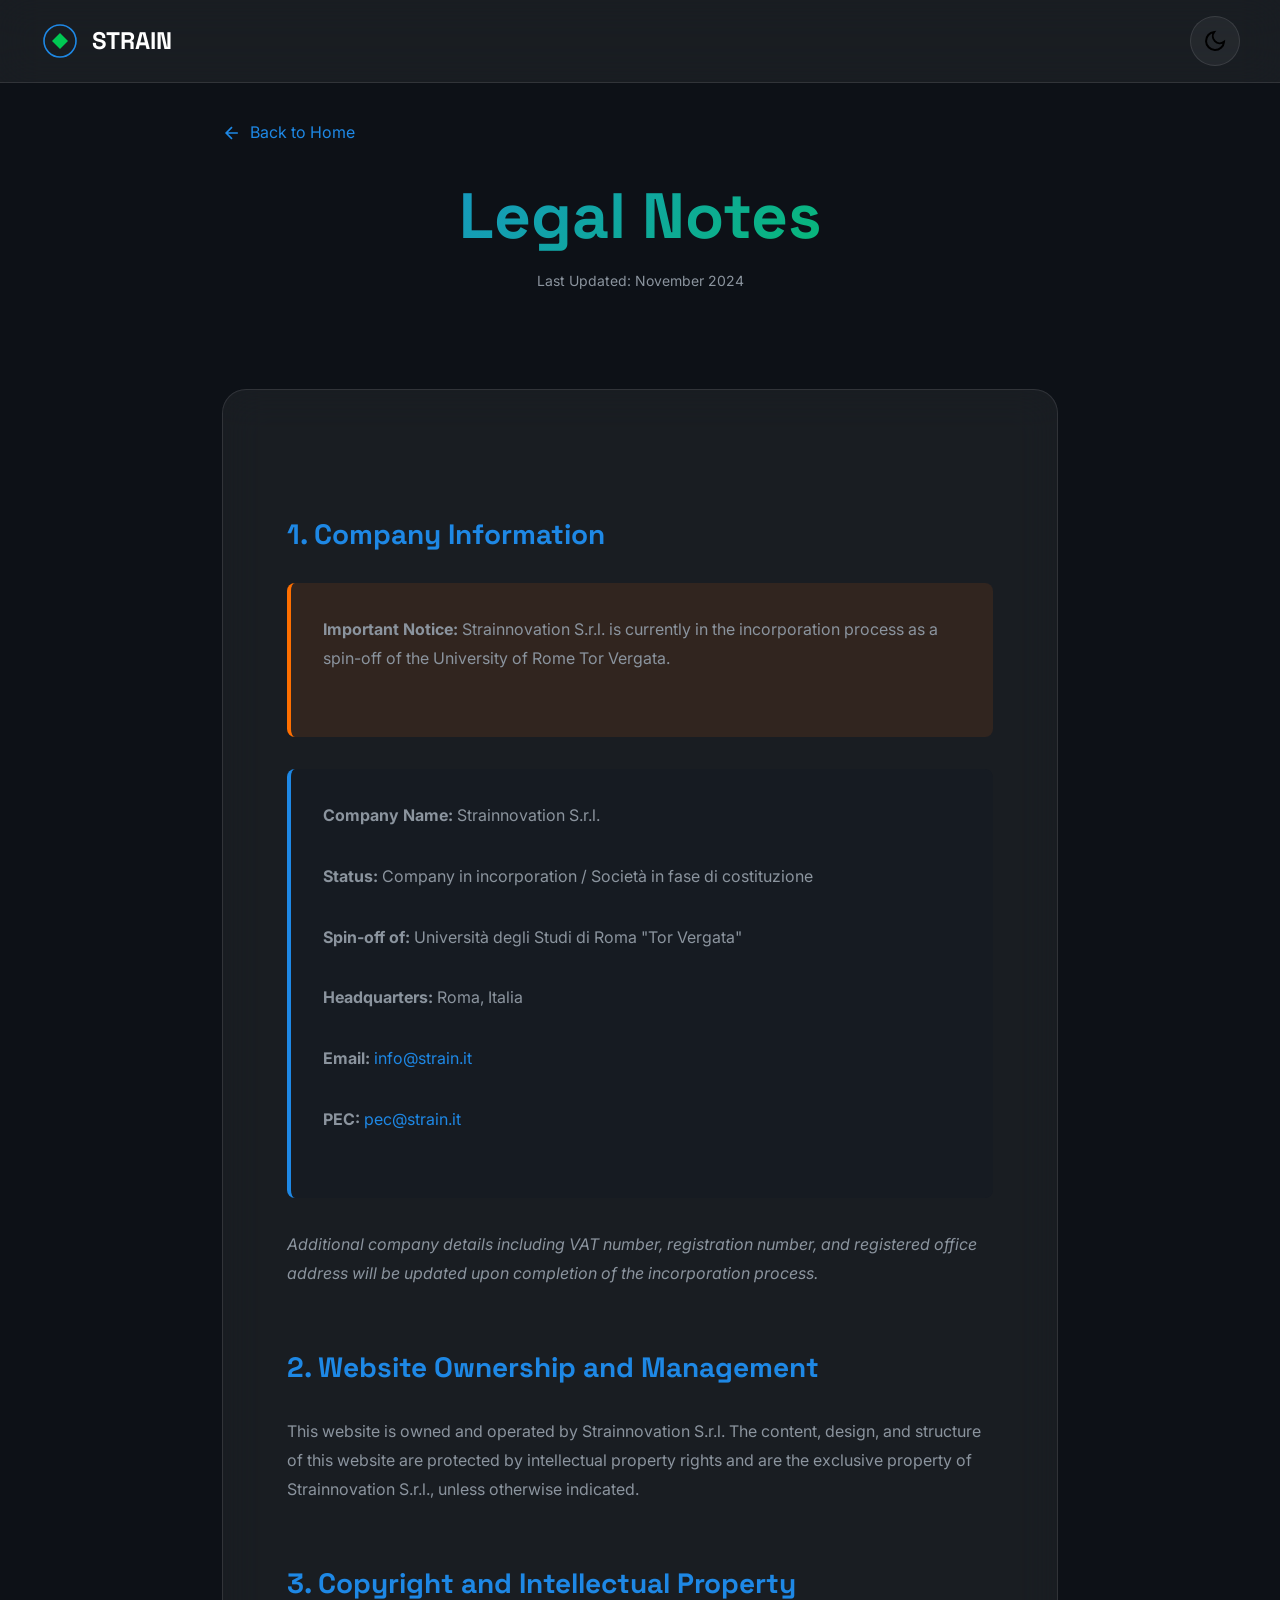
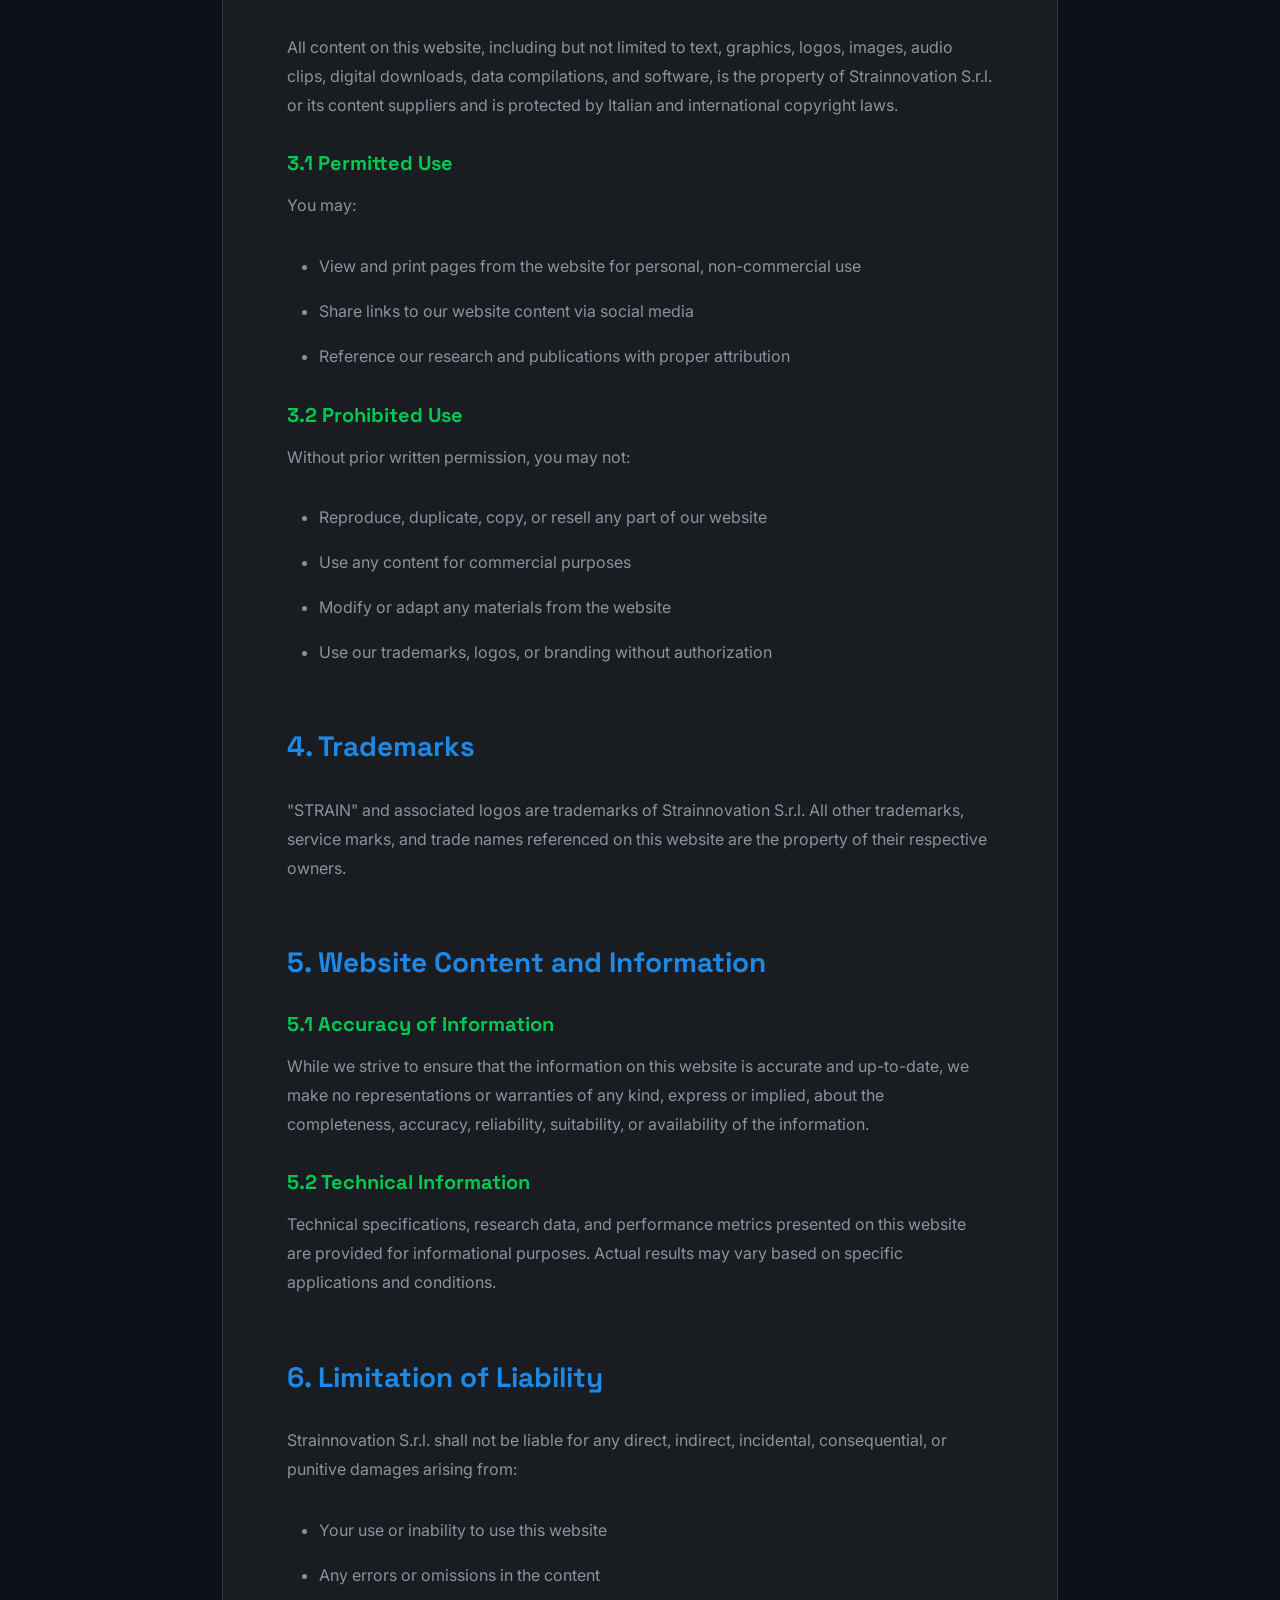
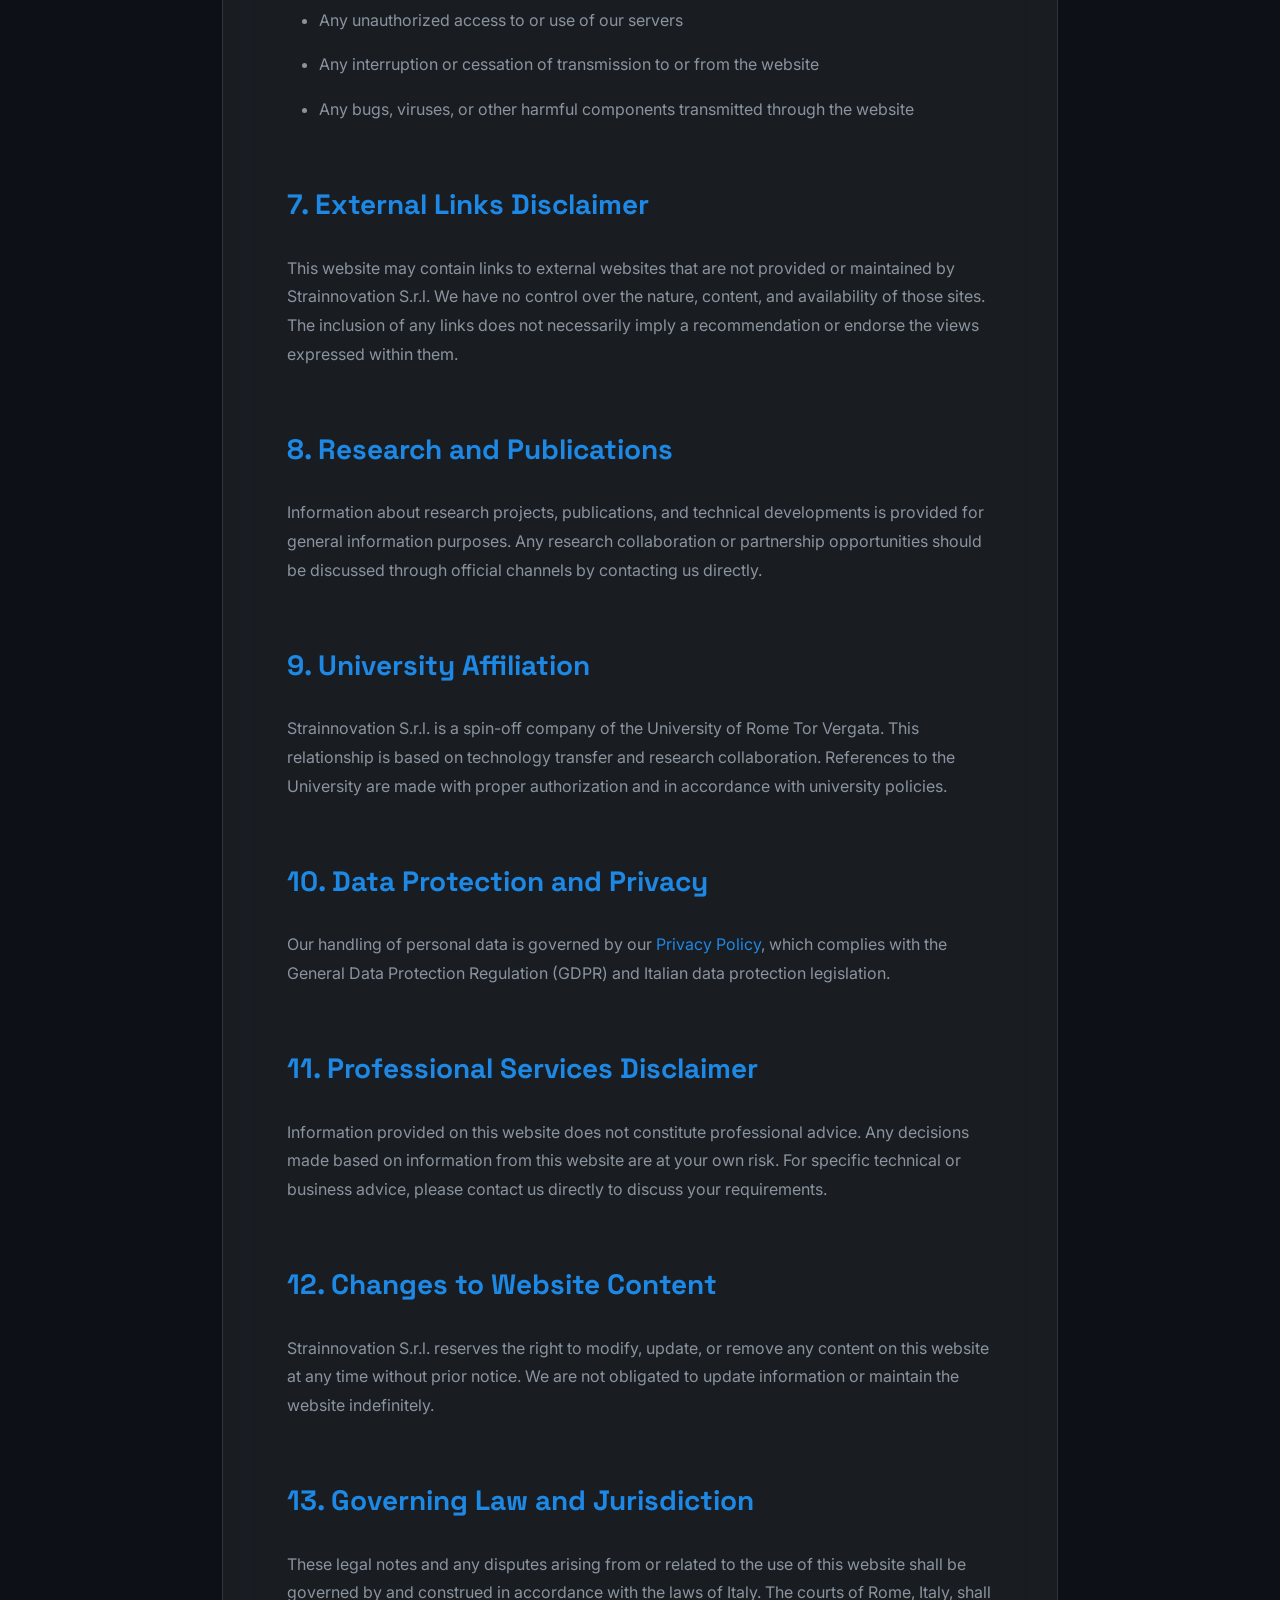
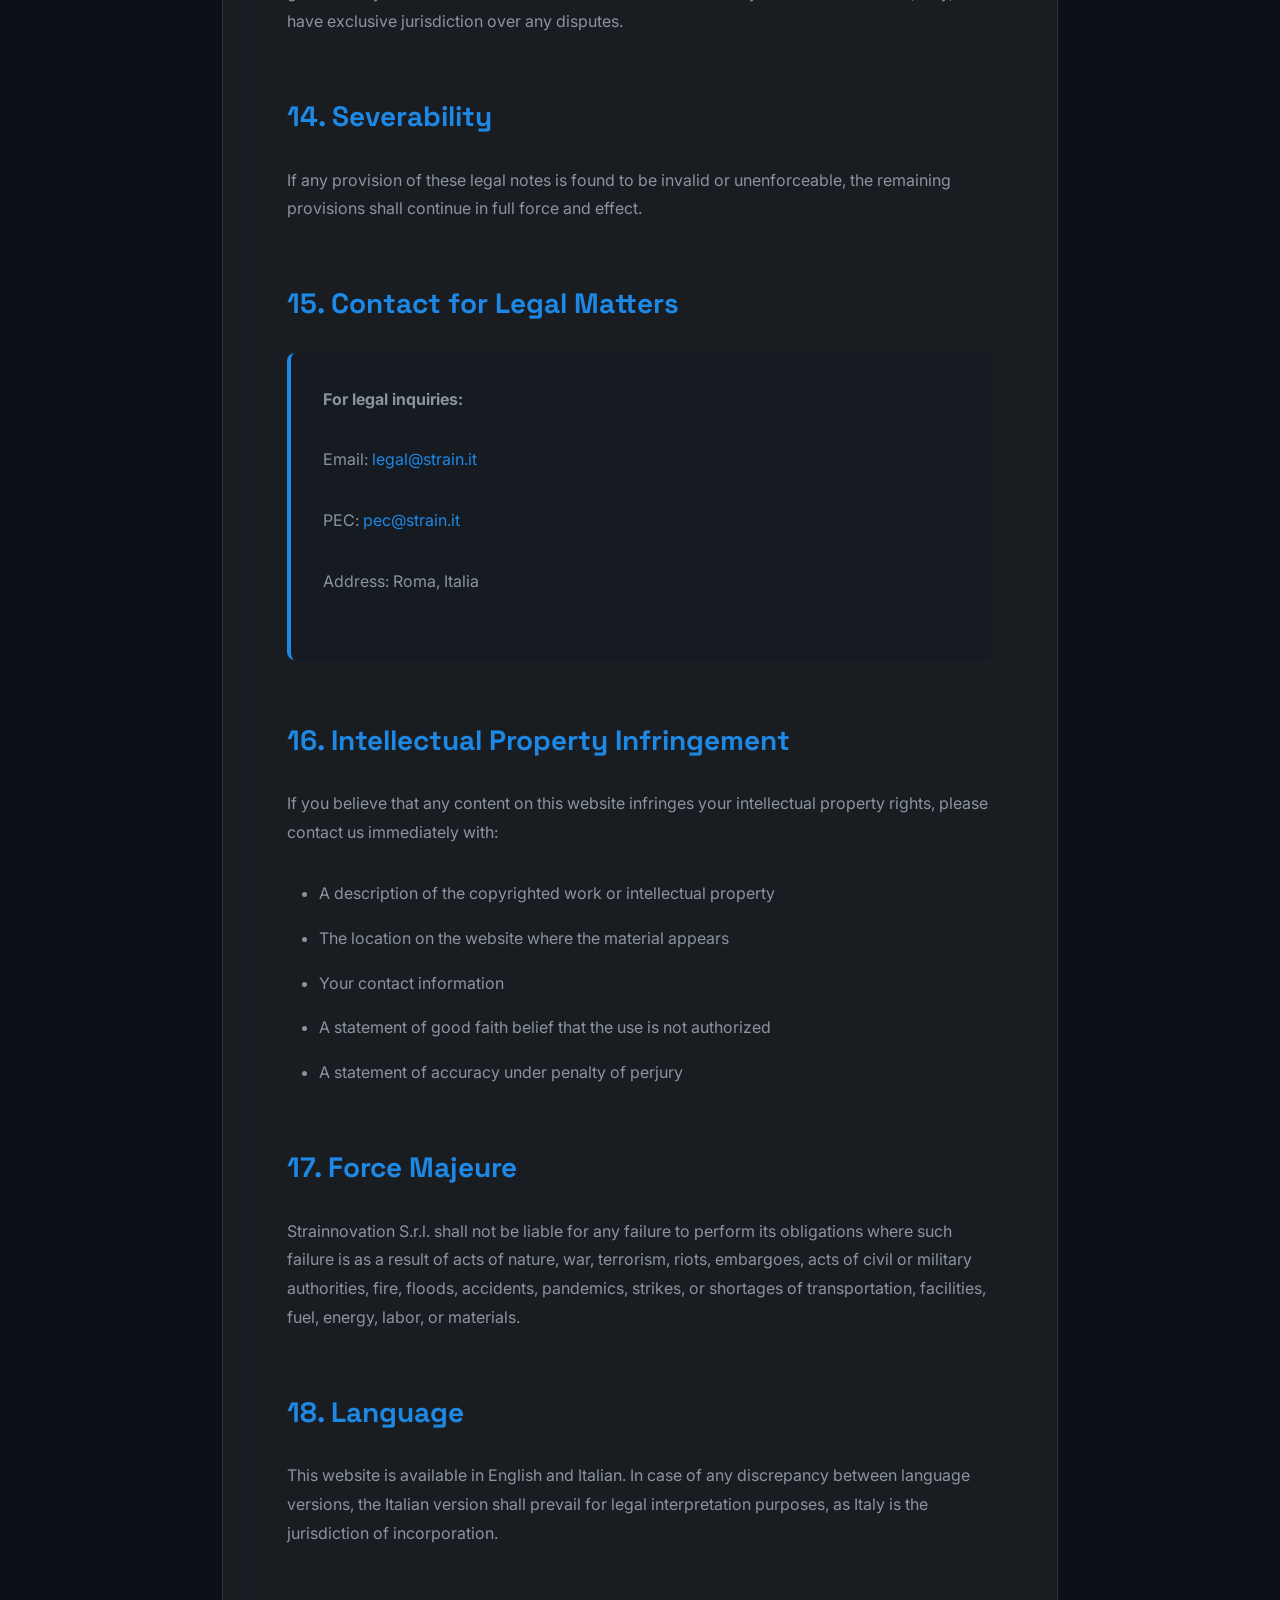
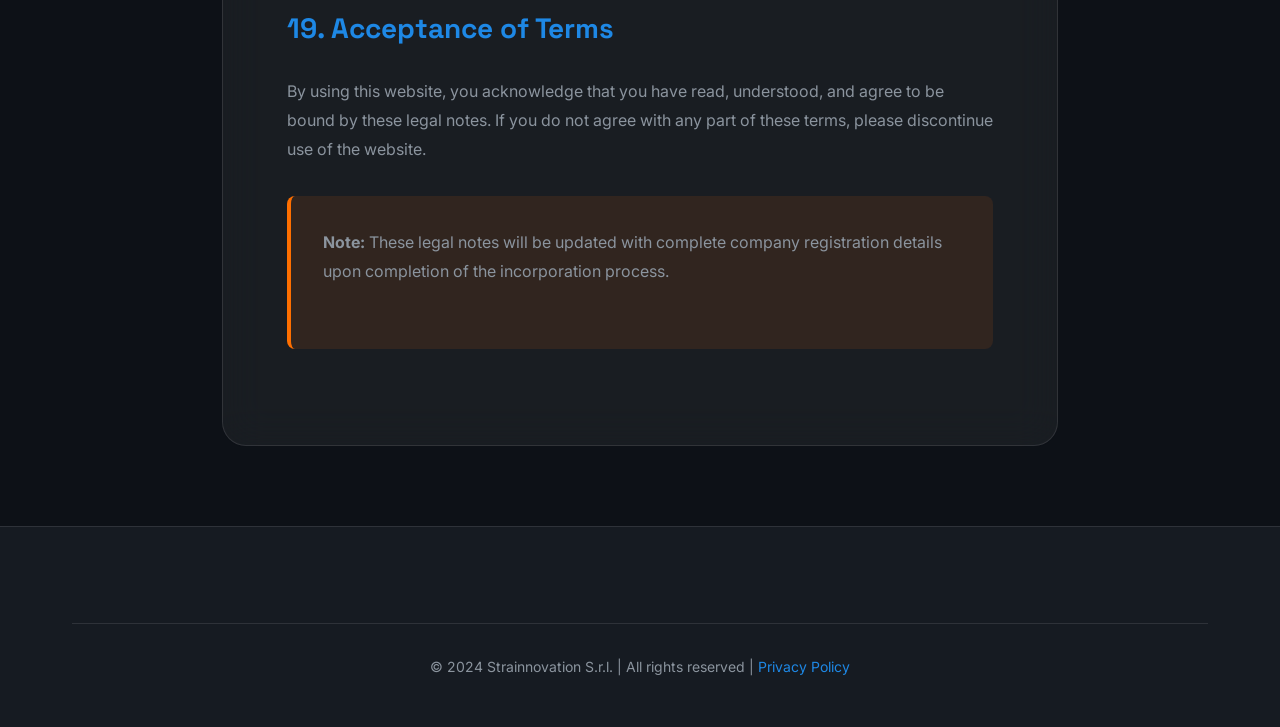
==== commit 22a4f531: "refactor: Rename main file to HTML and update company name - Rename index.php to index.html for stat" ====
--- a/legal-notes.html
+++ b/legal-notes.html
@@ -3,7 +3,7 @@
 <head>
     <meta charset="UTF-8">
     <meta name="viewport" content="width=device-width, initial-scale=1.0">
-    <title>Legal Notes | STRAIN S.r.l.</title>
+    <title>Legal Notes | Strainnovation S.r.l.</title>
 
     <!-- Fonts -->
     <link rel="preconnect" href="https://fonts.googleapis.com">
@@ -165,11 +165,11 @@
                 <h2>1. Company Information</h2>
 
                 <div class="warning-box">
-                    <p><strong>Important Notice:</strong> STRAIN S.r.l. is currently in the incorporation process as a spin-off of the University of Rome Tor Vergata.</p>
+                    <p><strong>Important Notice:</strong> Strainnovation S.r.l. is currently in the incorporation process as a spin-off of the University of Rome Tor Vergata.</p>
                 </div>
 
                 <div class="company-info-box">
-                    <p><strong>Company Name:</strong> STRAIN S.r.l.</p>
+                    <p><strong>Company Name:</strong> Strainnovation S.r.l.</p>
                     <p><strong>Status:</strong> Company in incorporation / Società in fase di costituzione</p>
                     <p><strong>Spin-off of:</strong> Università degli Studi di Roma "Tor Vergata"</p>
                     <p><strong>Headquarters:</strong> Roma, Italia</p>
@@ -181,12 +181,12 @@
 
                 <h2>2. Website Ownership and Management</h2>
                 <p>
-                    This website is owned and operated by STRAIN S.r.l. The content, design, and structure of this website are protected by intellectual property rights and are the exclusive property of STRAIN S.r.l., unless otherwise indicated.
+                    This website is owned and operated by Strainnovation S.r.l. The content, design, and structure of this website are protected by intellectual property rights and are the exclusive property of Strainnovation S.r.l., unless otherwise indicated.
                 </p>
 
                 <h2>3. Copyright and Intellectual Property</h2>
                 <p>
-                    All content on this website, including but not limited to text, graphics, logos, images, audio clips, digital downloads, data compilations, and software, is the property of STRAIN S.r.l. or its content suppliers and is protected by Italian and international copyright laws.
+                    All content on this website, including but not limited to text, graphics, logos, images, audio clips, digital downloads, data compilations, and software, is the property of Strainnovation S.r.l. or its content suppliers and is protected by Italian and international copyright laws.
                 </p>
 
                 <h3>3.1 Permitted Use</h3>
@@ -208,7 +208,7 @@
 
                 <h2>4. Trademarks</h2>
                 <p>
-                    "STRAIN" and associated logos are trademarks of STRAIN S.r.l. All other trademarks, service marks, and trade names referenced on this website are the property of their respective owners.
+                    "STRAIN" and associated logos are trademarks of Strainnovation S.r.l. All other trademarks, service marks, and trade names referenced on this website are the property of their respective owners.
                 </p>
 
                 <h2>5. Website Content and Information</h2>
@@ -225,7 +225,7 @@
 
                 <h2>6. Limitation of Liability</h2>
                 <p>
-                    STRAIN S.r.l. shall not be liable for any direct, indirect, incidental, consequential, or punitive damages arising from:
+                    Strainnovation S.r.l. shall not be liable for any direct, indirect, incidental, consequential, or punitive damages arising from:
                 </p>
                 <ul>
                     <li>Your use or inability to use this website</li>
@@ -237,7 +237,7 @@
 
                 <h2>7. External Links Disclaimer</h2>
                 <p>
-                    This website may contain links to external websites that are not provided or maintained by STRAIN S.r.l. We have no control over the nature, content, and availability of those sites. The inclusion of any links does not necessarily imply a recommendation or endorse the views expressed within them.
+                    This website may contain links to external websites that are not provided or maintained by Strainnovation S.r.l. We have no control over the nature, content, and availability of those sites. The inclusion of any links does not necessarily imply a recommendation or endorse the views expressed within them.
                 </p>
 
                 <h2>8. Research and Publications</h2>
@@ -247,7 +247,7 @@
 
                 <h2>9. University Affiliation</h2>
                 <p>
-                    STRAIN S.r.l. is a spin-off company of the University of Rome Tor Vergata. This relationship is based on technology transfer and research collaboration. References to the University are made with proper authorization and in accordance with university policies.
+                    Strainnovation S.r.l. is a spin-off company of the University of Rome Tor Vergata. This relationship is based on technology transfer and research collaboration. References to the University are made with proper authorization and in accordance with university policies.
                 </p>
 
                 <h2>10. Data Protection and Privacy</h2>
@@ -262,7 +262,7 @@
 
                 <h2>12. Changes to Website Content</h2>
                 <p>
-                    STRAIN S.r.l. reserves the right to modify, update, or remove any content on this website at any time without prior notice. We are not obligated to update information or maintain the website indefinitely.
+                    Strainnovation S.r.l. reserves the right to modify, update, or remove any content on this website at any time without prior notice. We are not obligated to update information or maintain the website indefinitely.
                 </p>
 
                 <h2>13. Governing Law and Jurisdiction</h2>
@@ -297,7 +297,7 @@
 
                 <h2>17. Force Majeure</h2>
                 <p>
-                    STRAIN S.r.l. shall not be liable for any failure to perform its obligations where such failure is as a result of acts of nature, war, terrorism, riots, embargoes, acts of civil or military authorities, fire, floods, accidents, pandemics, strikes, or shortages of transportation, facilities, fuel, energy, labor, or materials.
+                    Strainnovation S.r.l. shall not be liable for any failure to perform its obligations where such failure is as a result of acts of nature, war, terrorism, riots, embargoes, acts of civil or military authorities, fire, floods, accidents, pandemics, strikes, or shortages of transportation, facilities, fuel, energy, labor, or materials.
                 </p>
 
                 <h2>18. Language</h2>
@@ -321,7 +321,7 @@
     <footer class="footer">
         <div class="container">
             <div class="footer-bottom">
-                <p>&copy; 2024 STRAIN S.r.l. | All rights reserved | <a href="privacy-policy.html">Privacy Policy</a></p>
+                <p>&copy; 2024 Strainnovation S.r.l. | All rights reserved | <a href="privacy-policy.html">Privacy Policy</a></p>
             </div>
         </div>
     </footer>
--- a/css/main.css
+++ b/css/main.css
@@ -1,5 +1,5 @@
 /* ================================
-   STRAIN S.r.l. - Main Stylesheet
+   Strainnovation S.r.l. - Main Stylesheet
    Advanced Materials for Aerospace & Sustainability
    ================================ */
 
@@ -275,6 +275,17 @@
     fill: var(--accent-blue);
 }
 
+.logo-image {
+    width: 45px;
+    height: 45px;
+    object-fit: contain;
+    transition: transform var(--transition-normal);
+}
+
+.logo:hover .logo-image {
+    transform: scale(1.1) rotate(5deg);
+}
+
 .nav-menu {
     display: flex;
     list-style: none;
@@ -479,8 +490,6 @@
 
 .hero-title {
     margin-bottom: var(--spacing-md);
-    opacity: 0;
-    animation: fadeInUp 1s ease forwards;
 }
 
 .hero-title-line {
@@ -491,8 +500,6 @@
     font-size: clamp(1rem, 2vw, 1.25rem);
     margin-bottom: var(--spacing-lg);
     color: var(--text-secondary);
-    opacity: 0;
-    animation: fadeInUp 1s ease 0.3s forwards;
 }
 
 .hero-cta {
@@ -500,8 +507,6 @@
     gap: var(--spacing-md);
     justify-content: center;
     flex-wrap: wrap;
-    opacity: 0;
-    animation: fadeInUp 1s ease 0.6s forwards;
 }
 
 /* Scroll Indicator */
@@ -514,8 +519,6 @@
     flex-direction: column;
     align-items: center;
     gap: var(--spacing-xs);
-    opacity: 0;
-    animation: fadeInUp 1s ease 0.9s forwards;
 }
 
 .mouse {
@@ -1246,6 +1249,12 @@
     font-weight: 700;
     color: var(--text-primary);
     margin-bottom: var(--spacing-md);
+}
+
+.footer-logo .logo-image {
+    width: 40px;
+    height: 40px;
+    object-fit: contain;
 }
 
 .footer-tagline {
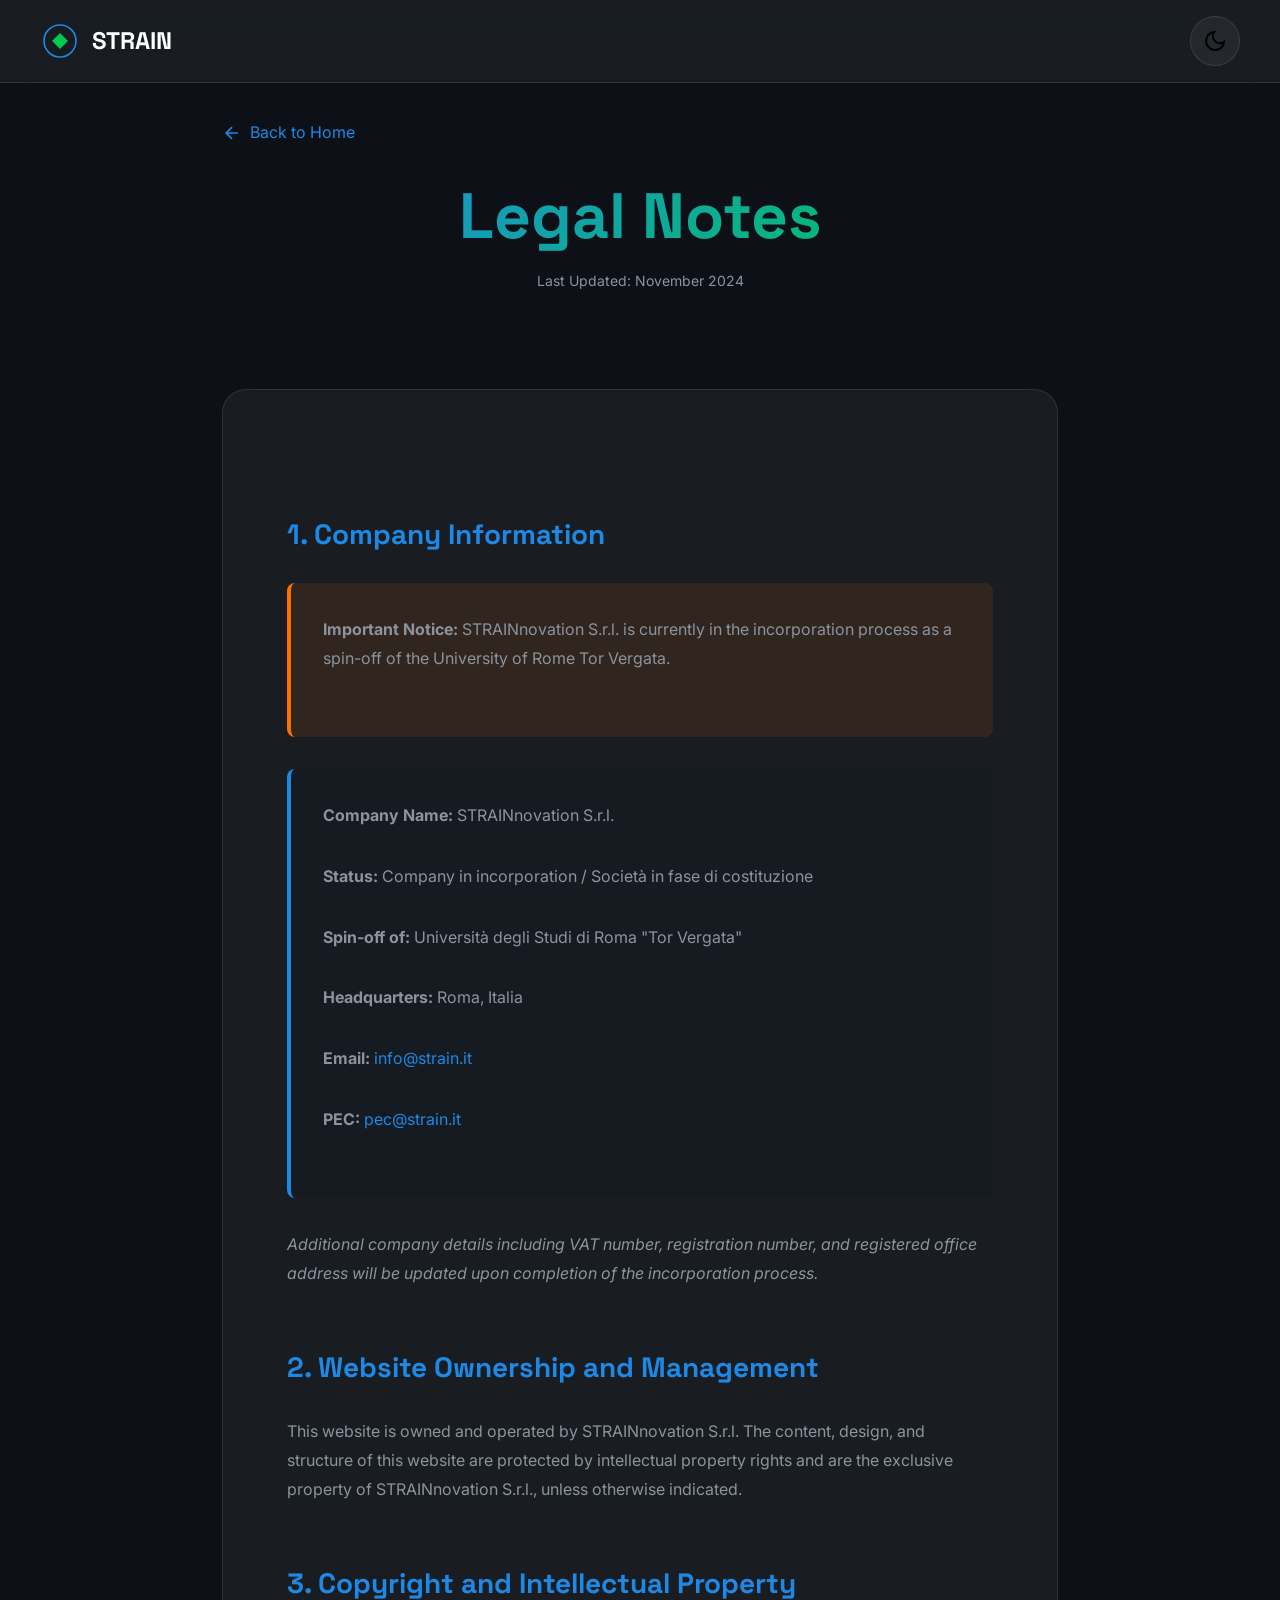
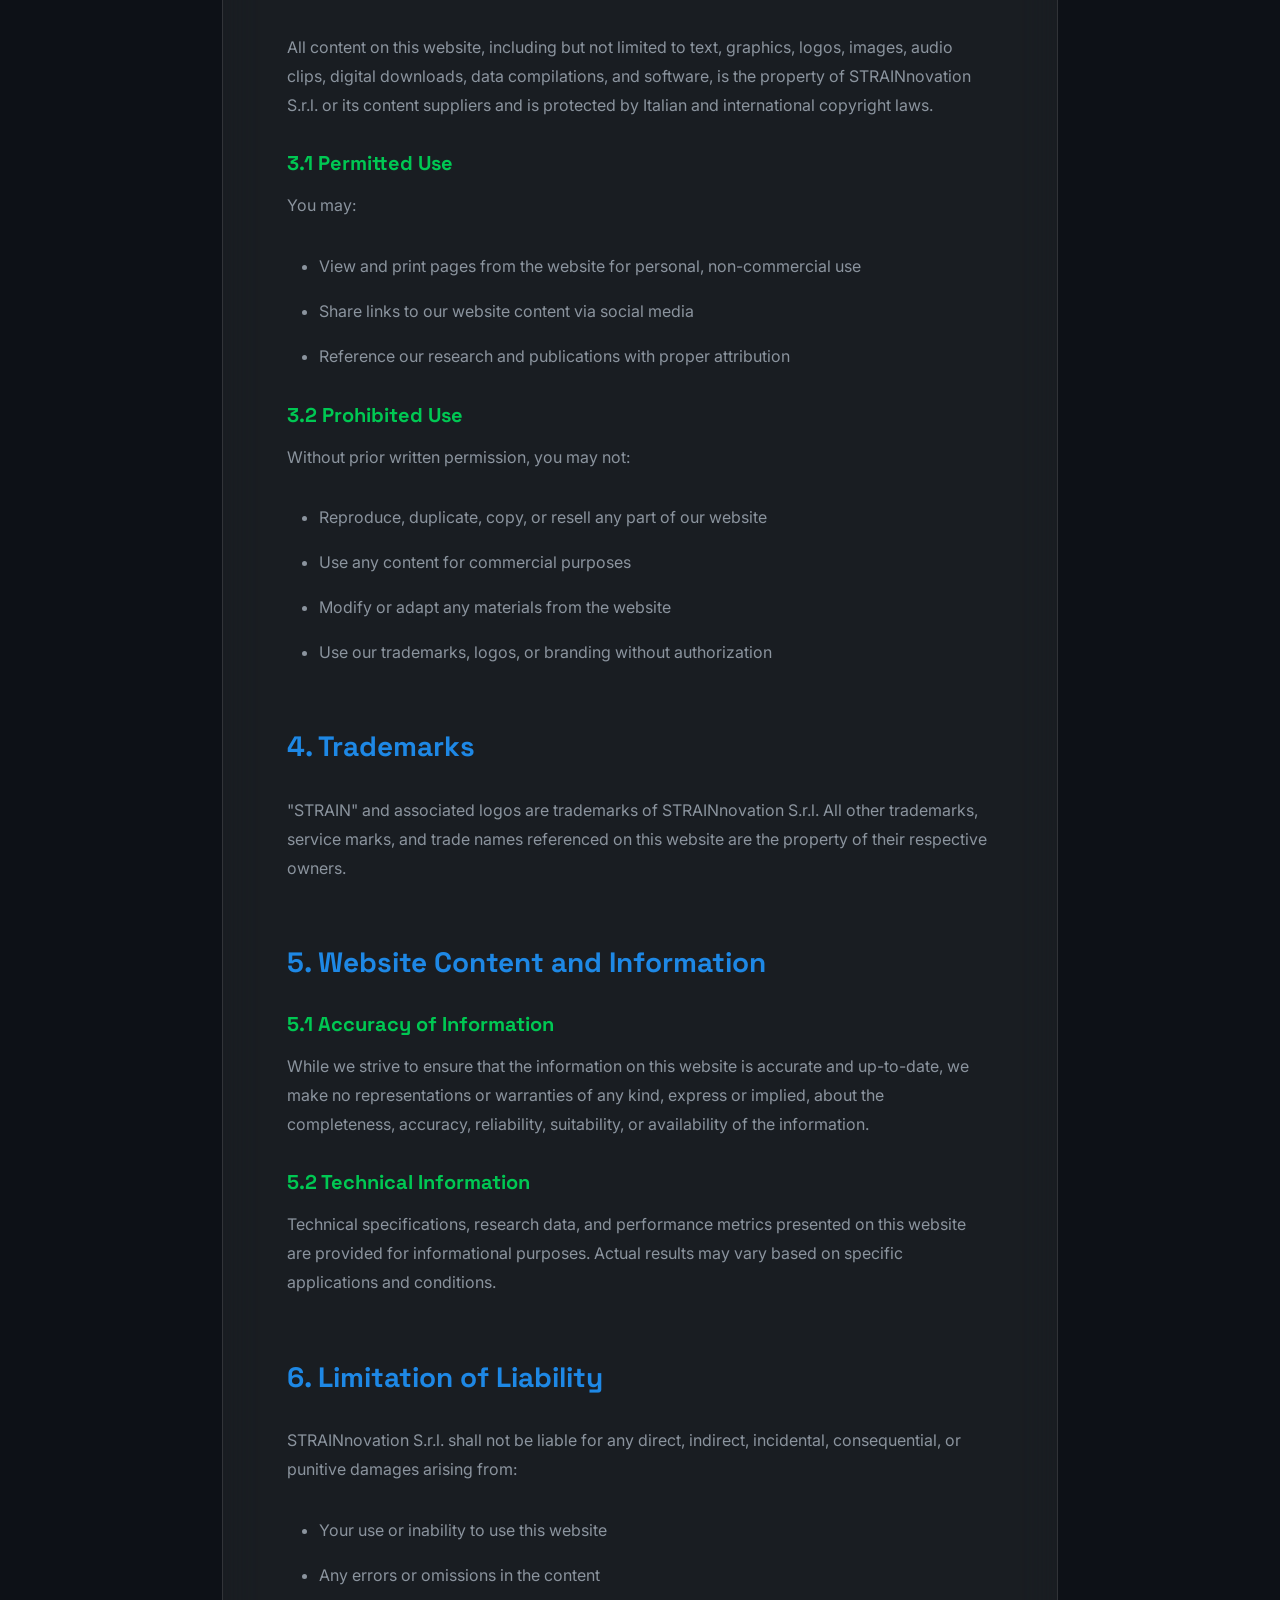
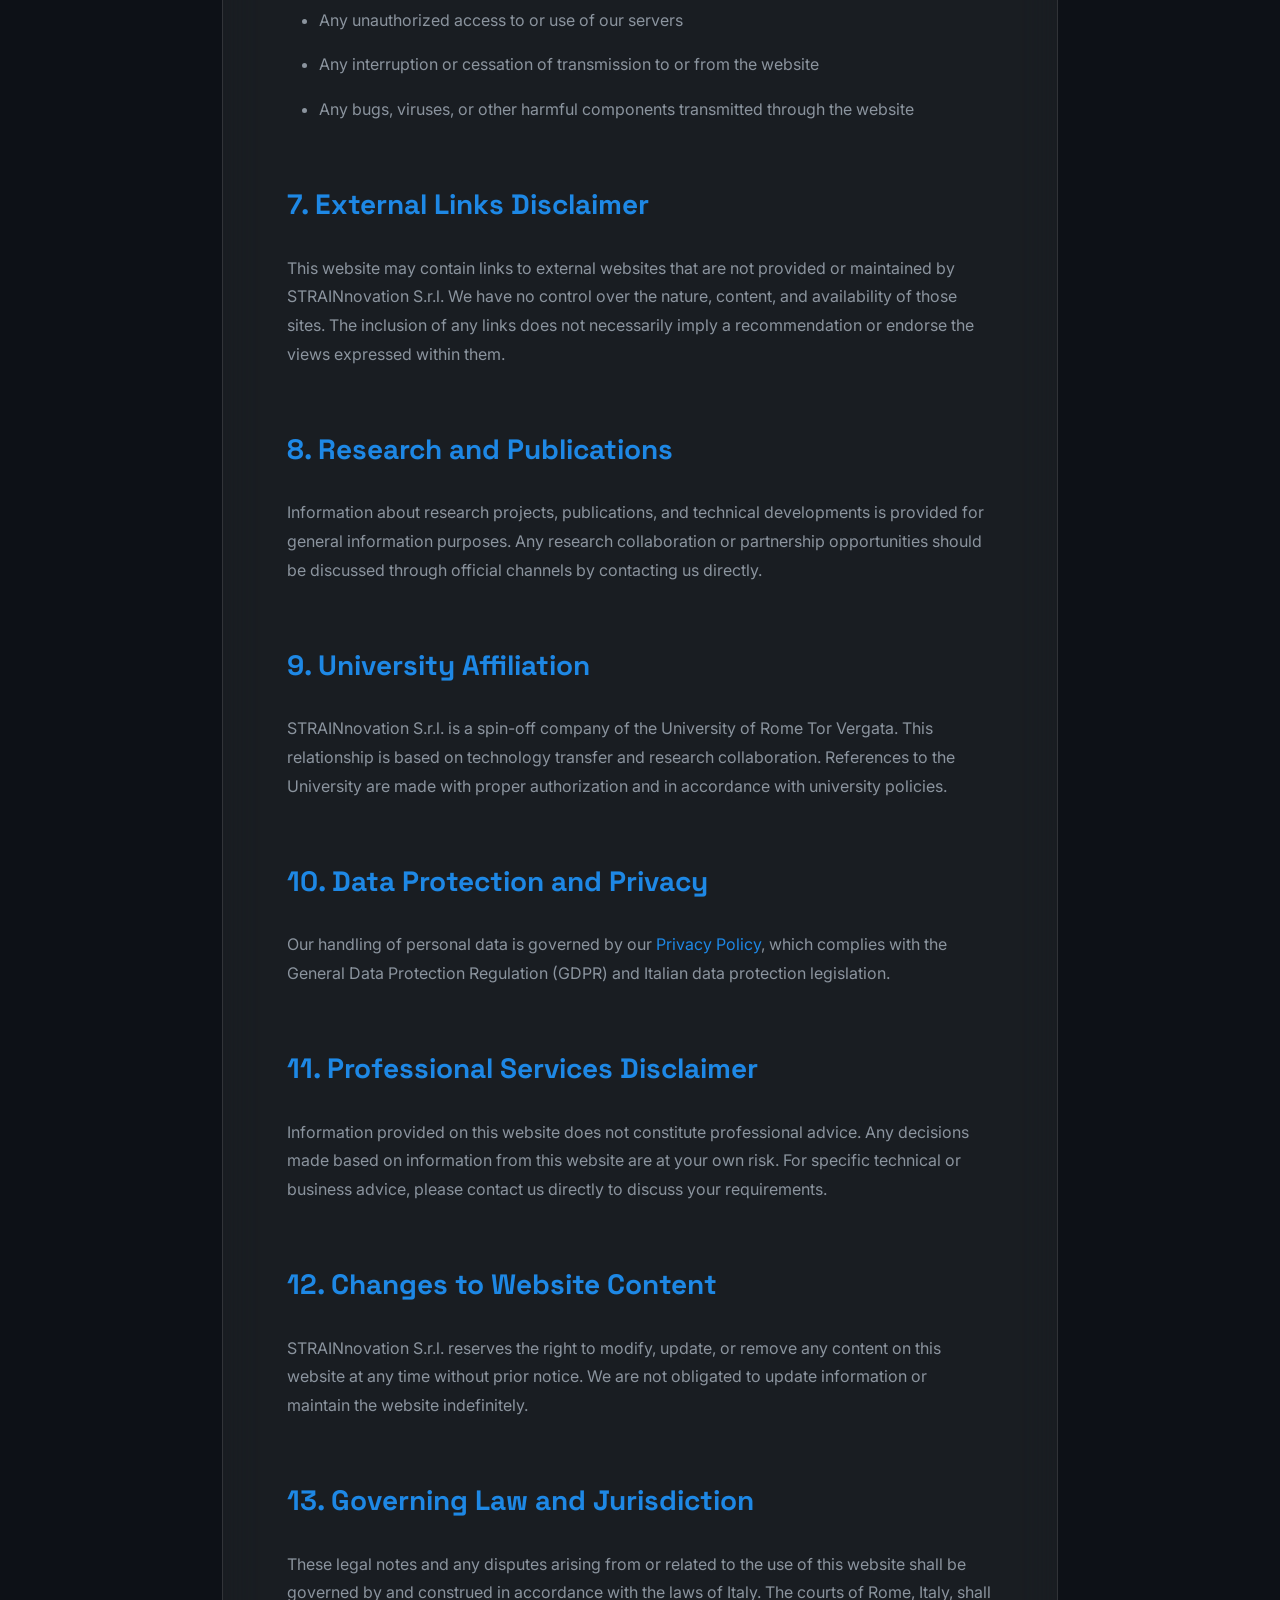
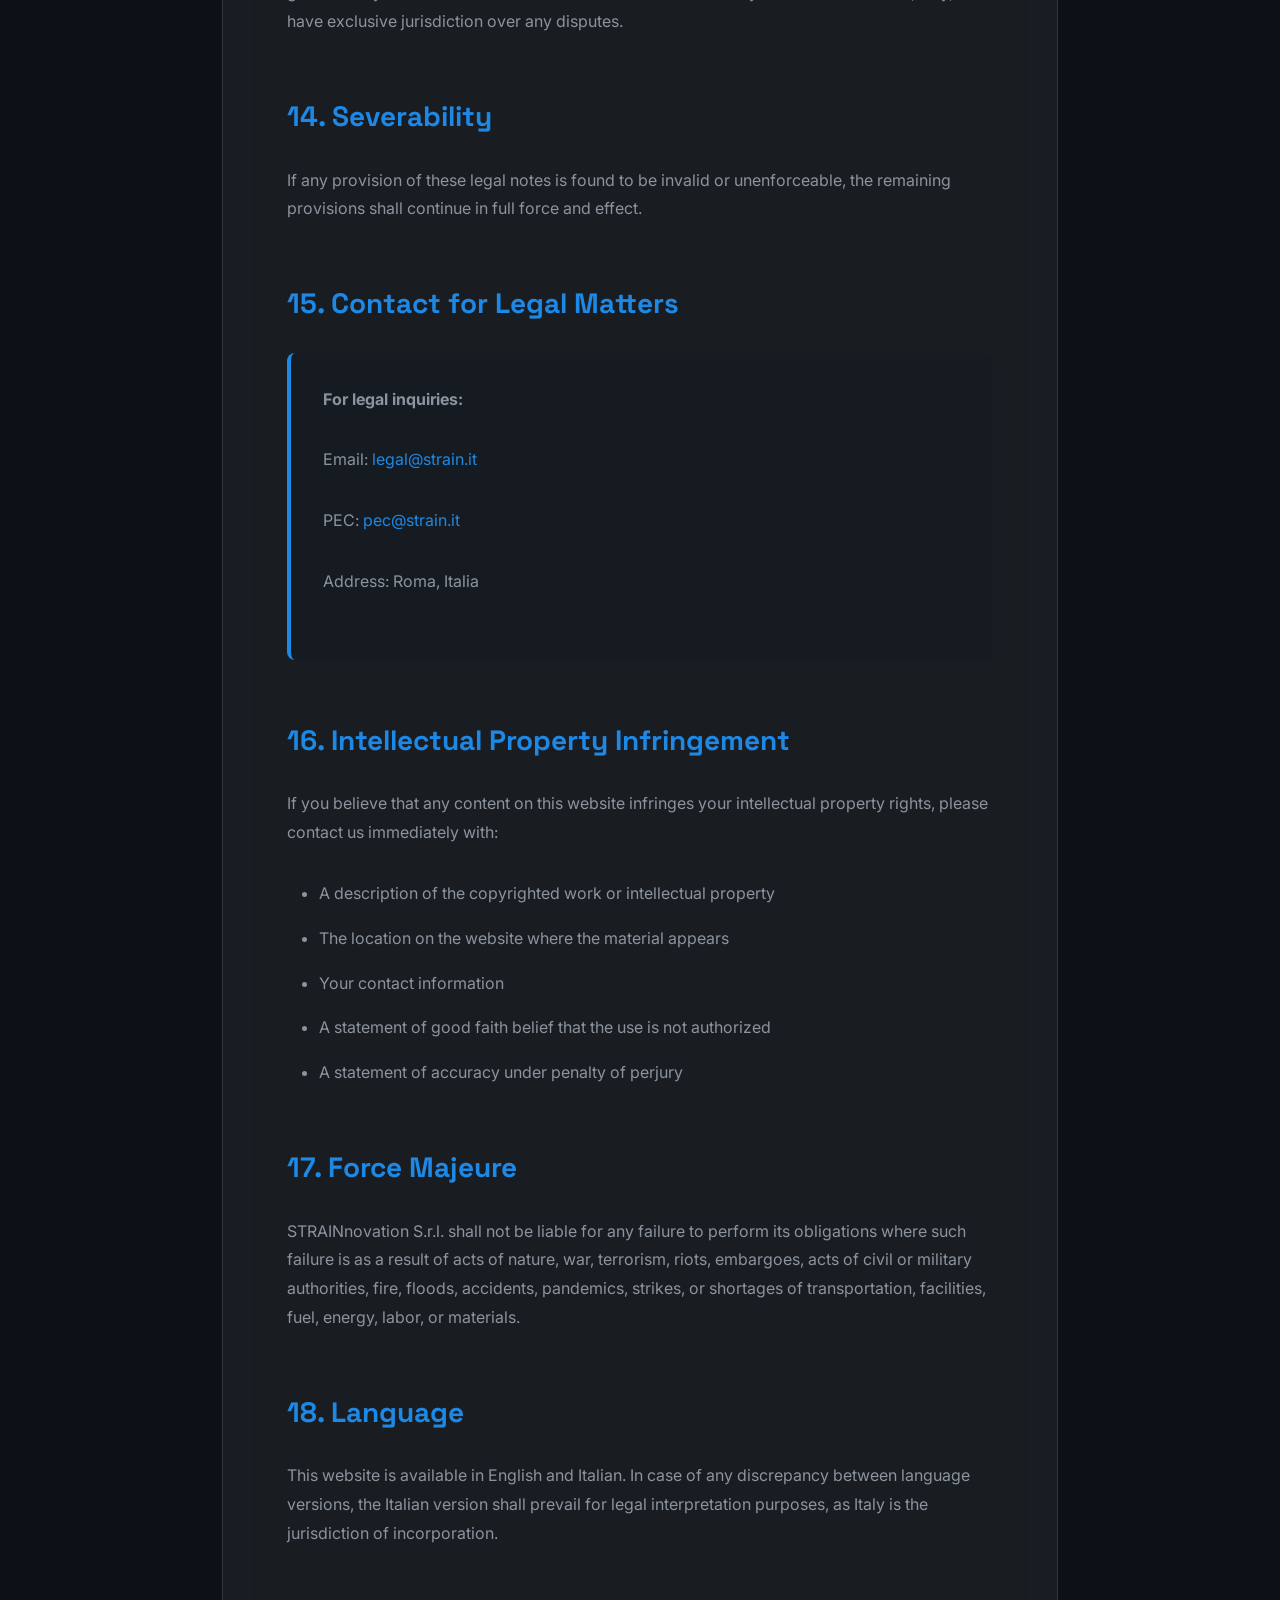
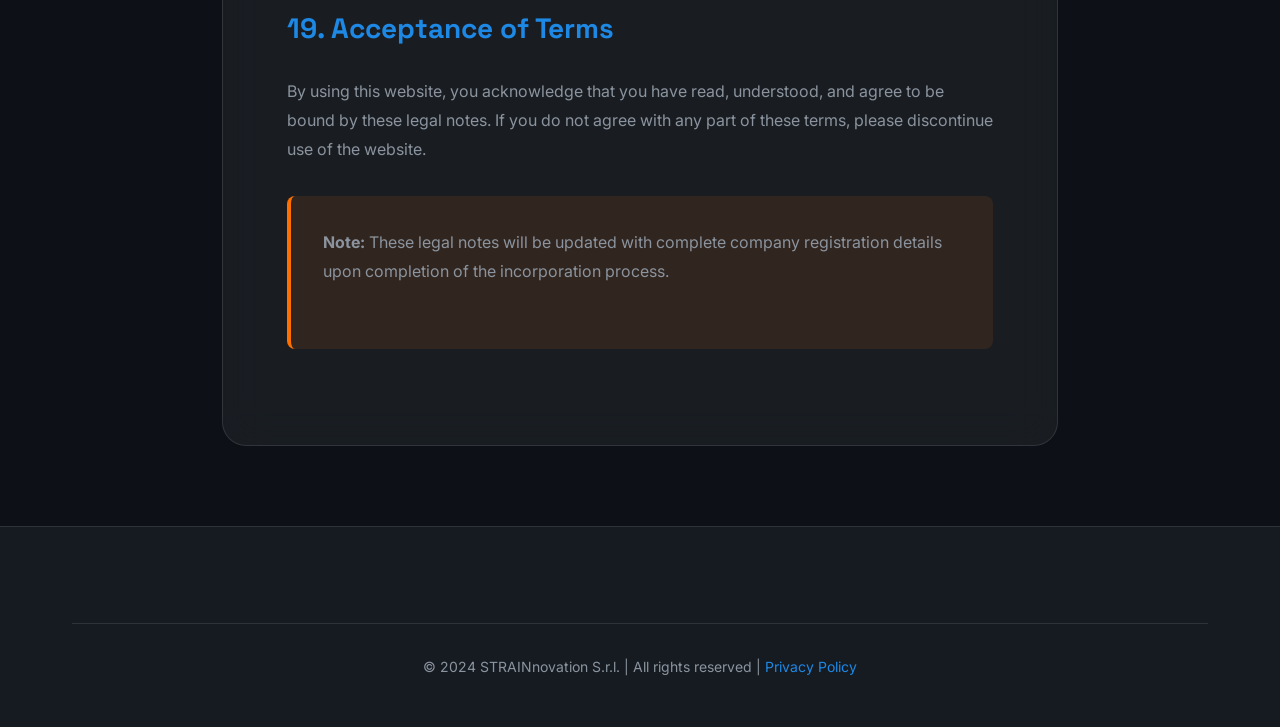
==== commit 5cc14e57: "fix: Correct company name formatting to STRAINnovation S.r.l." ====
--- a/legal-notes.html
+++ b/legal-notes.html
@@ -3,7 +3,7 @@
 <head>
     <meta charset="UTF-8">
     <meta name="viewport" content="width=device-width, initial-scale=1.0">
-    <title>Legal Notes | Strainnovation S.r.l.</title>
+    <title>Legal Notes | STRAINnovation S.r.l.</title>
 
     <!-- Fonts -->
     <link rel="preconnect" href="https://fonts.googleapis.com">
@@ -165,11 +165,11 @@
                 <h2>1. Company Information</h2>
 
                 <div class="warning-box">
-                    <p><strong>Important Notice:</strong> Strainnovation S.r.l. is currently in the incorporation process as a spin-off of the University of Rome Tor Vergata.</p>
+                    <p><strong>Important Notice:</strong> STRAINnovation S.r.l. is currently in the incorporation process as a spin-off of the University of Rome Tor Vergata.</p>
                 </div>
 
                 <div class="company-info-box">
-                    <p><strong>Company Name:</strong> Strainnovation S.r.l.</p>
+                    <p><strong>Company Name:</strong> STRAINnovation S.r.l.</p>
                     <p><strong>Status:</strong> Company in incorporation / Società in fase di costituzione</p>
                     <p><strong>Spin-off of:</strong> Università degli Studi di Roma "Tor Vergata"</p>
                     <p><strong>Headquarters:</strong> Roma, Italia</p>
@@ -181,12 +181,12 @@
 
                 <h2>2. Website Ownership and Management</h2>
                 <p>
-                    This website is owned and operated by Strainnovation S.r.l. The content, design, and structure of this website are protected by intellectual property rights and are the exclusive property of Strainnovation S.r.l., unless otherwise indicated.
+                    This website is owned and operated by STRAINnovation S.r.l. The content, design, and structure of this website are protected by intellectual property rights and are the exclusive property of STRAINnovation S.r.l., unless otherwise indicated.
                 </p>
 
                 <h2>3. Copyright and Intellectual Property</h2>
                 <p>
-                    All content on this website, including but not limited to text, graphics, logos, images, audio clips, digital downloads, data compilations, and software, is the property of Strainnovation S.r.l. or its content suppliers and is protected by Italian and international copyright laws.
+                    All content on this website, including but not limited to text, graphics, logos, images, audio clips, digital downloads, data compilations, and software, is the property of STRAINnovation S.r.l. or its content suppliers and is protected by Italian and international copyright laws.
                 </p>
 
                 <h3>3.1 Permitted Use</h3>
@@ -208,7 +208,7 @@
 
                 <h2>4. Trademarks</h2>
                 <p>
-                    "STRAIN" and associated logos are trademarks of Strainnovation S.r.l. All other trademarks, service marks, and trade names referenced on this website are the property of their respective owners.
+                    "STRAIN" and associated logos are trademarks of STRAINnovation S.r.l. All other trademarks, service marks, and trade names referenced on this website are the property of their respective owners.
                 </p>
 
                 <h2>5. Website Content and Information</h2>
@@ -225,7 +225,7 @@
 
                 <h2>6. Limitation of Liability</h2>
                 <p>
-                    Strainnovation S.r.l. shall not be liable for any direct, indirect, incidental, consequential, or punitive damages arising from:
+                    STRAINnovation S.r.l. shall not be liable for any direct, indirect, incidental, consequential, or punitive damages arising from:
                 </p>
                 <ul>
                     <li>Your use or inability to use this website</li>
@@ -237,7 +237,7 @@
 
                 <h2>7. External Links Disclaimer</h2>
                 <p>
-                    This website may contain links to external websites that are not provided or maintained by Strainnovation S.r.l. We have no control over the nature, content, and availability of those sites. The inclusion of any links does not necessarily imply a recommendation or endorse the views expressed within them.
+                    This website may contain links to external websites that are not provided or maintained by STRAINnovation S.r.l. We have no control over the nature, content, and availability of those sites. The inclusion of any links does not necessarily imply a recommendation or endorse the views expressed within them.
                 </p>
 
                 <h2>8. Research and Publications</h2>
@@ -247,7 +247,7 @@
 
                 <h2>9. University Affiliation</h2>
                 <p>
-                    Strainnovation S.r.l. is a spin-off company of the University of Rome Tor Vergata. This relationship is based on technology transfer and research collaboration. References to the University are made with proper authorization and in accordance with university policies.
+                    STRAINnovation S.r.l. is a spin-off company of the University of Rome Tor Vergata. This relationship is based on technology transfer and research collaboration. References to the University are made with proper authorization and in accordance with university policies.
                 </p>
 
                 <h2>10. Data Protection and Privacy</h2>
@@ -262,7 +262,7 @@
 
                 <h2>12. Changes to Website Content</h2>
                 <p>
-                    Strainnovation S.r.l. reserves the right to modify, update, or remove any content on this website at any time without prior notice. We are not obligated to update information or maintain the website indefinitely.
+                    STRAINnovation S.r.l. reserves the right to modify, update, or remove any content on this website at any time without prior notice. We are not obligated to update information or maintain the website indefinitely.
                 </p>
 
                 <h2>13. Governing Law and Jurisdiction</h2>
@@ -297,7 +297,7 @@
 
                 <h2>17. Force Majeure</h2>
                 <p>
-                    Strainnovation S.r.l. shall not be liable for any failure to perform its obligations where such failure is as a result of acts of nature, war, terrorism, riots, embargoes, acts of civil or military authorities, fire, floods, accidents, pandemics, strikes, or shortages of transportation, facilities, fuel, energy, labor, or materials.
+                    STRAINnovation S.r.l. shall not be liable for any failure to perform its obligations where such failure is as a result of acts of nature, war, terrorism, riots, embargoes, acts of civil or military authorities, fire, floods, accidents, pandemics, strikes, or shortages of transportation, facilities, fuel, energy, labor, or materials.
                 </p>
 
                 <h2>18. Language</h2>
@@ -321,7 +321,7 @@
     <footer class="footer">
         <div class="container">
             <div class="footer-bottom">
-                <p>&copy; 2024 Strainnovation S.r.l. | All rights reserved | <a href="privacy-policy.html">Privacy Policy</a></p>
+                <p>&copy; 2024 STRAINnovation S.r.l. | All rights reserved | <a href="privacy-policy.html">Privacy Policy</a></p>
             </div>
         </div>
     </footer>
--- a/css/main.css
+++ b/css/main.css
@@ -1,5 +1,5 @@
 /* ================================
-   Strainnovation S.r.l. - Main Stylesheet
+   STRAINnovation S.r.l. - Main Stylesheet
    Advanced Materials for Aerospace & Sustainability
    ================================ */
 
